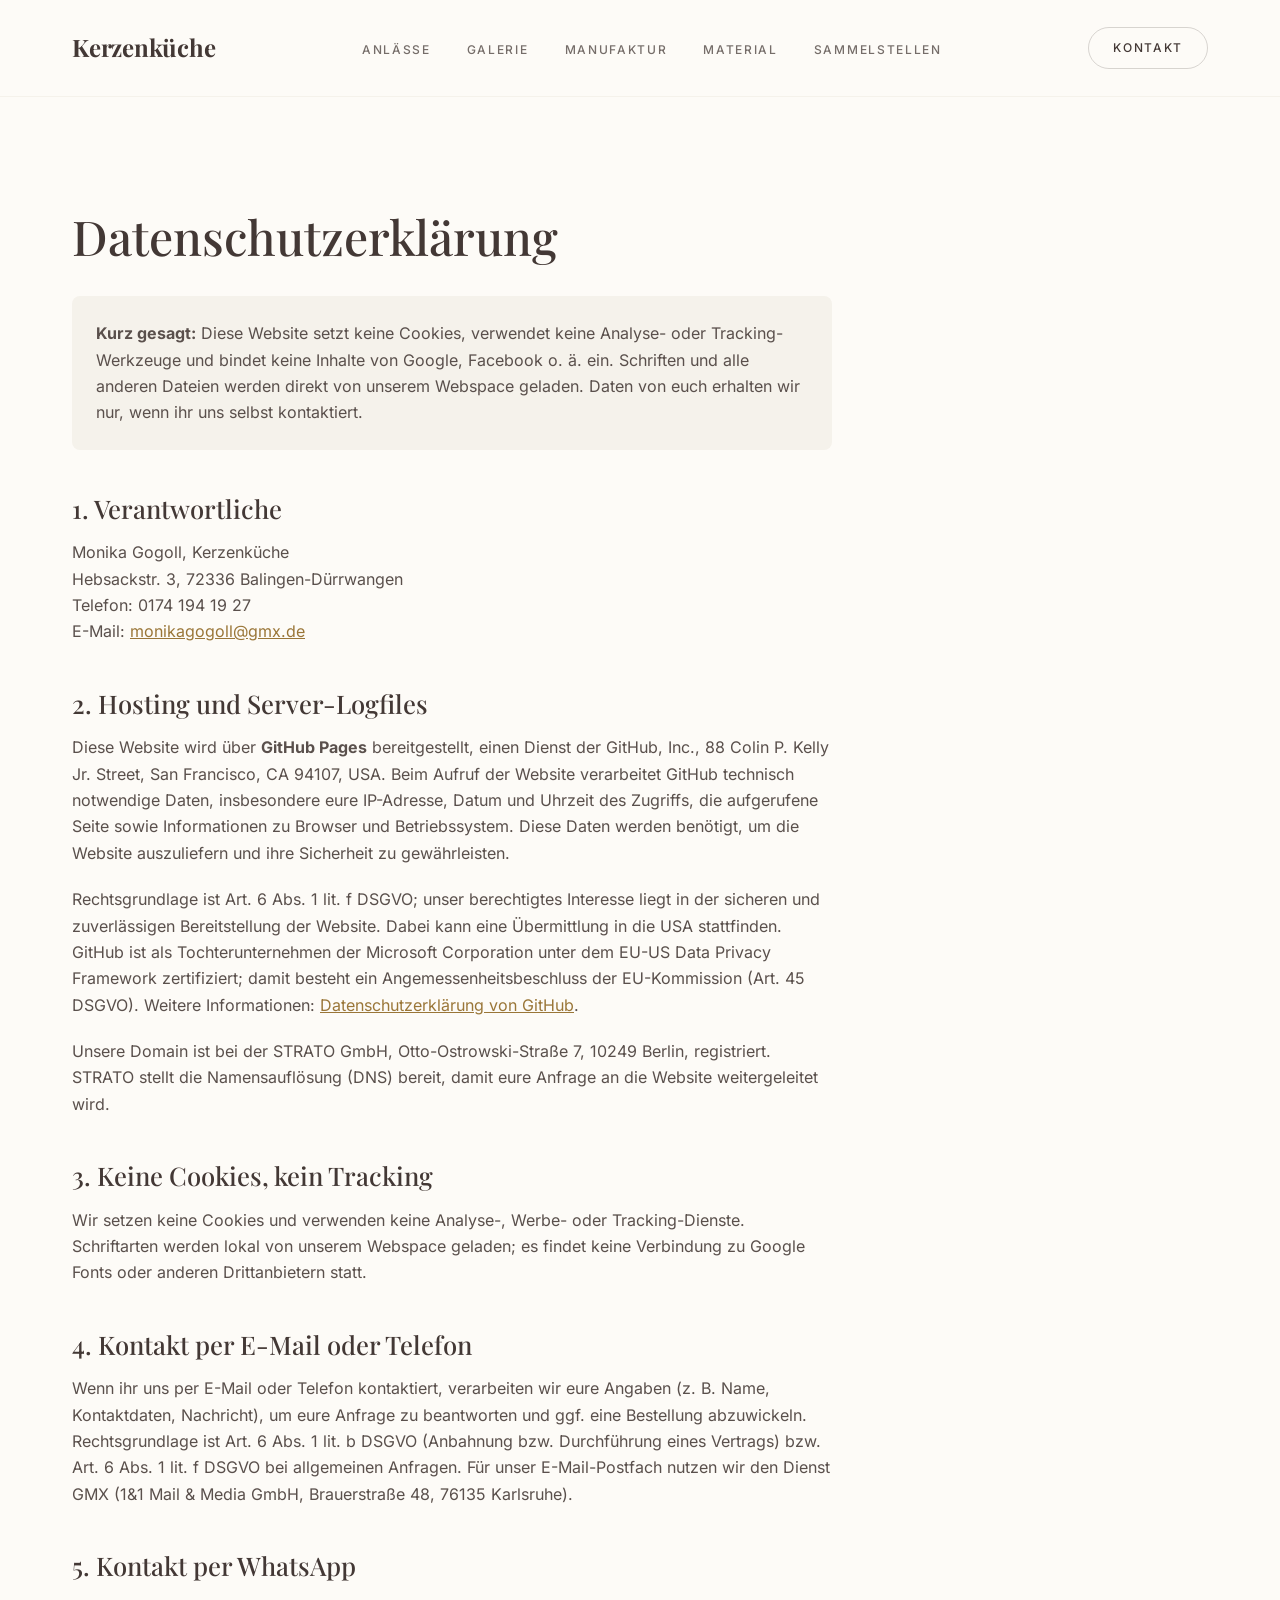
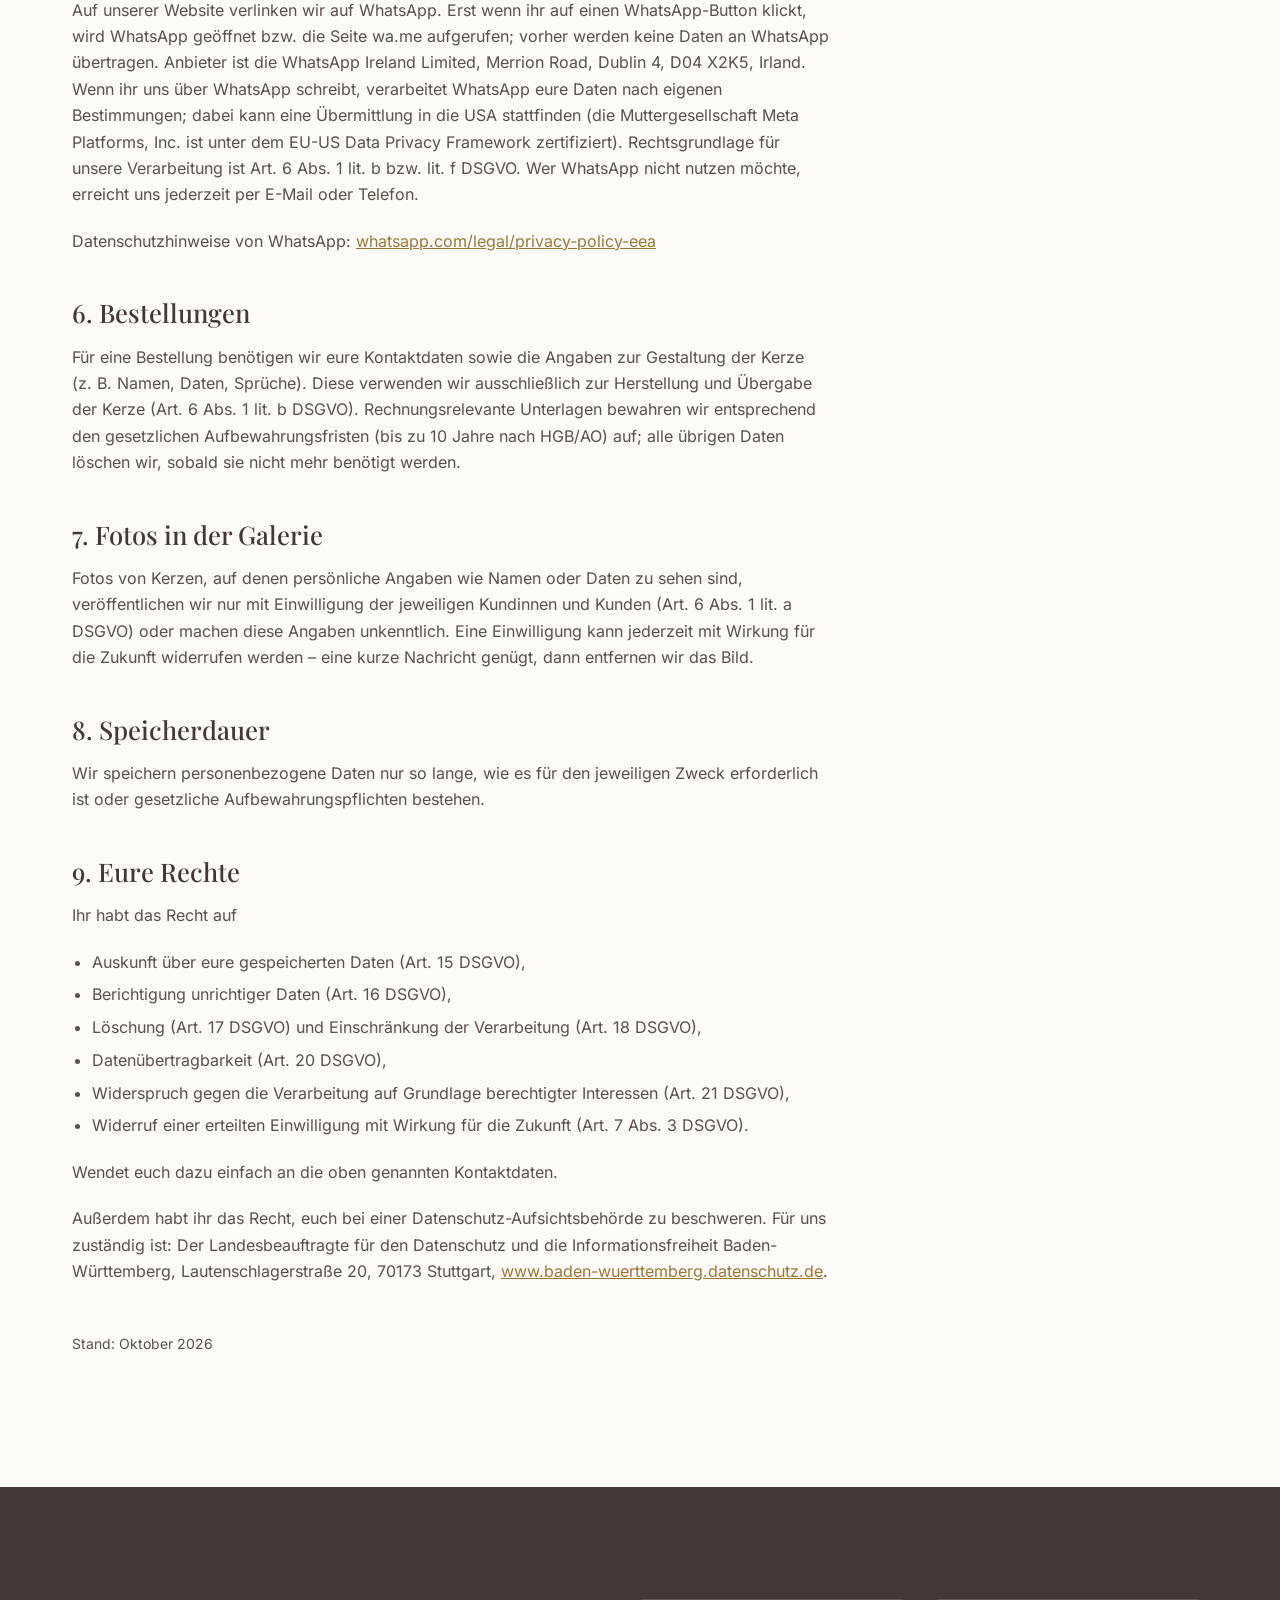
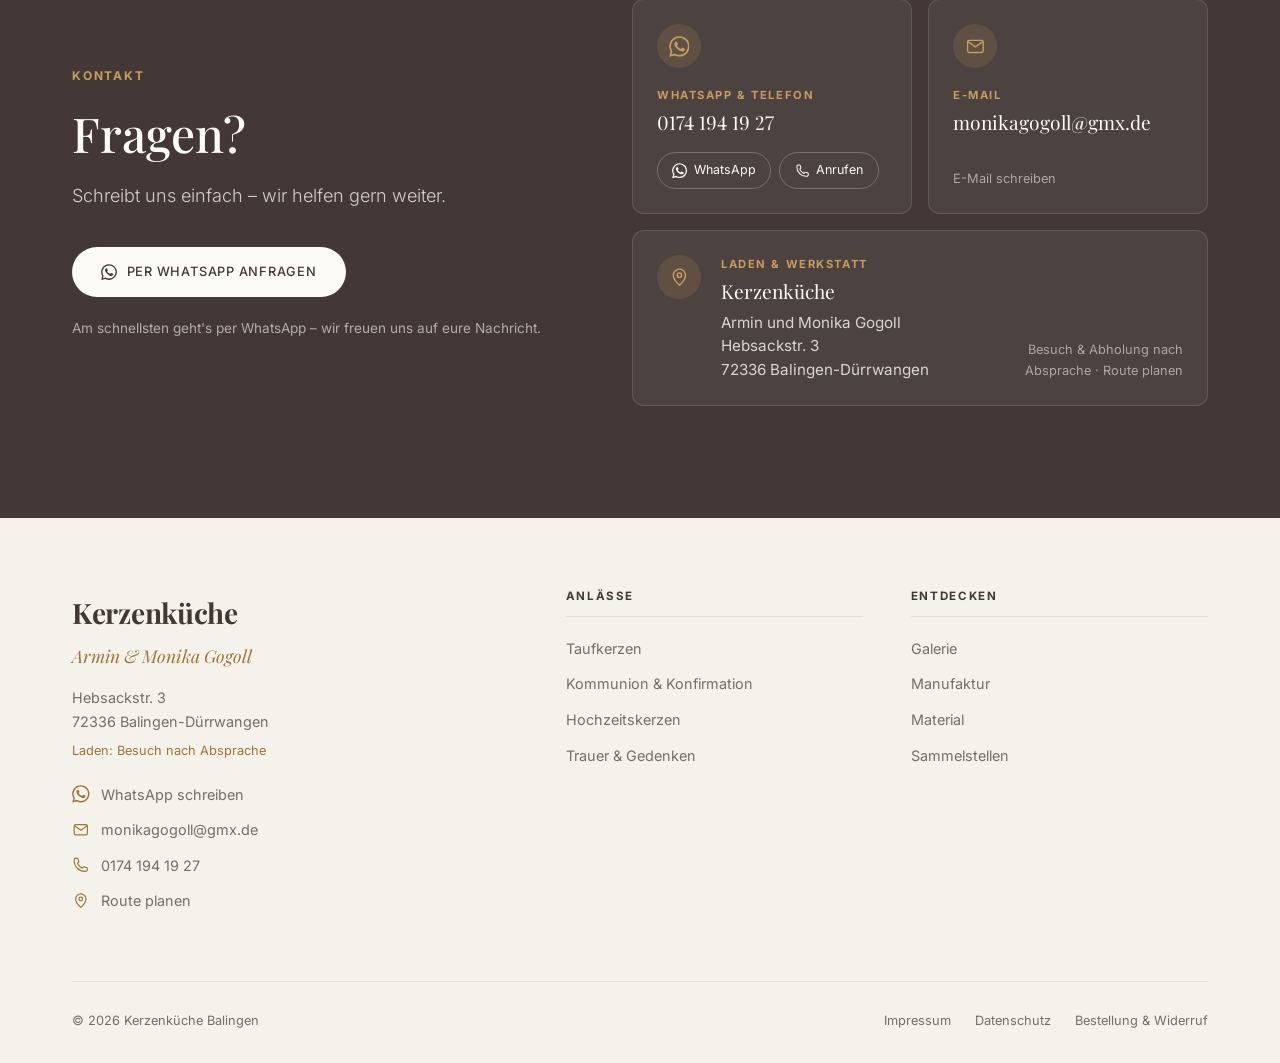
==== datenschutz/index.html @ 38f7030c "Kontakt: WhatsApp und Telefon zusammenfassen, Footer-Reihenfolge - Eine Karte "WhatsApp & Telefon" m" ====
<!DOCTYPE html>
<html lang="de">
<head>
    <meta charset="UTF-8">
    <meta name="viewport" content="width=device-width, initial-scale=1.0">
    <title>Datenschutz | Kerzenküche Balingen</title>
    <meta name="description" content="Datenschutzerklärung der Kerzenküche Balingen: keine Cookies, kein Tracking.">
    <link rel="canonical" href="https://www.xn--kerzenkche-geb.de/datenschutz/">

    <meta property="og:type" content="website">
    <meta property="og:locale" content="de_DE">
    <meta property="og:site_name" content="Kerzenküche Balingen">
    <meta property="og:title" content="Datenschutz | Kerzenküche Balingen">
    <meta property="og:description" content="Datenschutzerklärung der Kerzenküche Balingen: keine Cookies, kein Tracking.">
    <meta property="og:url" content="https://www.xn--kerzenkche-geb.de/datenschutz/">
    <meta property="og:image" content="https://www.xn--kerzenkche-geb.de/og-image.jpg">
    <meta property="og:image:width" content="1200">
    <meta property="og:image:height" content="630">

    <link rel="icon" href="/favicon.svg" type="image/svg+xml">
    <link rel="preload" href="/fonts/playfair-display-latin-wght-normal.woff2" as="font" type="font/woff2" crossorigin>
    <link rel="preload" href="/fonts/inter-latin-wght-normal.woff2" as="font" type="font/woff2" crossorigin>
    <link rel="stylesheet" href="/css/style.css?v=13">
    <script>document.documentElement.classList.add('js');</script>
</head>
<body>
    <a class="skip-link" href="#inhalt">Zum Inhalt springen</a>

    <header class="site-header">
        <div class="container">
            <nav class="nav" aria-label="Hauptnavigation">
                <a href="/" class="logo">Kerzenküche</a>

                <ul class="nav-links">
                    <li class="has-dropdown">
                        <a href="/#anlaesse">Anlässe</a>
                        <ul class="dropdown">
                            <li><a href="/taufkerzen/">Taufkerzen</a></li>
                            <li><a href="/kommunion-konfirmation/">Kommunion &amp; Konfirmation</a></li>
                            <li><a href="/hochzeitskerzen/">Hochzeitskerzen</a></li>
                            <li><a href="/trauerkerzen/">Trauer &amp; Gedenken</a></li>
                        </ul>
                    </li>
                    <li><a href="/galerie/">Galerie</a></li>
                    <li><a href="/#manufaktur">Manufaktur</a></li>
                    <li><a href="/#material">Material</a></li>
                    <li><a href="/#sammelstellen">Sammelstellen</a></li>
                </ul>

                <a href="#kontakt" class="nav-cta">Kontakt</a>

                <button class="menu-toggle" type="button" aria-expanded="false" aria-controls="mobile-menu" aria-label="Menü öffnen">
                    <svg class="icon-open" viewBox="0 0 24 24" fill="none" stroke="currentColor" stroke-width="1.6" aria-hidden="true"><path d="M3 7h18M3 12h18M3 17h18"/></svg>
                    <svg class="icon-close" viewBox="0 0 24 24" fill="none" stroke="currentColor" stroke-width="1.6" aria-hidden="true"><path d="M6 6l12 12M18 6L6 18"/></svg>
                </button>
            </nav>

            <div class="mobile-menu" id="mobile-menu">
                <ul>
                    <li><a href="/#anlaesse">Anlässe</a></li>
                    <li class="sub"><a href="/taufkerzen/">Taufkerzen</a></li>
                    <li class="sub"><a href="/kommunion-konfirmation/">Kommunion &amp; Konfirmation</a></li>
                    <li class="sub"><a href="/hochzeitskerzen/">Hochzeitskerzen</a></li>
                    <li class="sub"><a href="/trauerkerzen/">Trauer &amp; Gedenken</a></li>
                    <li><a href="/galerie/">Galerie</a></li>
                    <li><a href="/#manufaktur">Manufaktur</a></li>
                    <li><a href="/#material">Material</a></li>
                    <li><a href="/#sammelstellen">Sammelstellen</a></li>
                </ul>
                <a href="#kontakt" class="btn btn--primary">Kontakt &amp; Anfrage</a>
            </div>
        </div>
    </header>

    <main id="inhalt">

        <section class="section bg-paper">
            <div class="container">
                <div class="prose">

                    <h1>Datenschutzerklärung</h1>

                    <div class="box">
                        <p><strong>Kurz gesagt:</strong> Diese Website setzt keine Cookies, verwendet keine Analyse- oder Tracking-Werkzeuge und bindet keine Inhalte von Google, Facebook o.&nbsp;ä. ein. Schriften und alle anderen Dateien werden direkt von unserem Webspace geladen. Daten von euch erhalten wir nur, wenn ihr uns selbst kontaktiert.</p>
                    </div>

                    <h2>1. Verantwortliche</h2>
                    <p>Monika Gogoll, Kerzenküche<br>
                    Hebsackstr. 3, 72336 Balingen-Dürrwangen<br>
                    Telefon: 0174 194 19 27<br>
                    E-Mail: <a href="mailto:monikagogoll@gmx.de">monikagogoll@gmx.de</a></p>

                    <h2>2. Hosting und Server-Logfiles</h2>
                    <p>Diese Website wird über <strong>GitHub Pages</strong> bereitgestellt, einen Dienst der GitHub, Inc., 88 Colin P. Kelly Jr. Street, San Francisco, CA 94107, USA. Beim Aufruf der Website verarbeitet GitHub technisch notwendige Daten, insbesondere eure IP-Adresse, Datum und Uhrzeit des Zugriffs, die aufgerufene Seite sowie Informationen zu Browser und Betriebssystem. Diese Daten werden benötigt, um die Website auszuliefern und ihre Sicherheit zu gewährleisten.</p>
                    <p>Rechtsgrundlage ist Art. 6 Abs. 1 lit. f DSGVO; unser berechtigtes Interesse liegt in der sicheren und zuverlässigen Bereitstellung der Website. Dabei kann eine Übermittlung in die USA stattfinden. GitHub ist als Tochterunternehmen der Microsoft Corporation unter dem EU-US Data Privacy Framework zertifiziert; damit besteht ein Angemessenheitsbeschluss der EU-Kommission (Art. 45 DSGVO). Weitere Informationen: <a href="https://docs.github.com/de/site-policy/privacy-policies/github-general-privacy-statement" target="_blank" rel="noopener">Datenschutzerklärung von GitHub</a>.</p>
                    <p>Unsere Domain ist bei der STRATO GmbH, Otto-Ostrowski-Straße 7, 10249 Berlin, registriert. STRATO stellt die Namensauflösung (DNS) bereit, damit eure Anfrage an die Website weitergeleitet wird.</p>

                    <h2>3. Keine Cookies, kein Tracking</h2>
                    <p>Wir setzen keine Cookies und verwenden keine Analyse-, Werbe- oder Tracking-Dienste. Schriftarten werden lokal von unserem Webspace geladen; es findet keine Verbindung zu Google Fonts oder anderen Drittanbietern statt.</p>

                    <h2>4. Kontakt per E-Mail oder Telefon</h2>
                    <p>Wenn ihr uns per E-Mail oder Telefon kontaktiert, verarbeiten wir eure Angaben (z.&nbsp;B. Name, Kontaktdaten, Nachricht), um eure Anfrage zu beantworten und ggf. eine Bestellung abzuwickeln. Rechtsgrundlage ist Art. 6 Abs. 1 lit. b DSGVO (Anbahnung bzw. Durchführung eines Vertrags) bzw. Art. 6 Abs. 1 lit. f DSGVO bei allgemeinen Anfragen. Für unser E-Mail-Postfach nutzen wir den Dienst GMX (1&amp;1 Mail &amp; Media GmbH, Brauerstraße 48, 76135 Karlsruhe).</p>

                    <h2>5. Kontakt per WhatsApp</h2>
                    <p>Auf unserer Website verlinken wir auf WhatsApp. Erst wenn ihr auf einen WhatsApp-Button klickt, wird WhatsApp geöffnet bzw. die Seite wa.me aufgerufen; vorher werden keine Daten an WhatsApp übertragen. Anbieter ist die WhatsApp Ireland Limited, Merrion Road, Dublin 4, D04 X2K5, Irland. Wenn ihr uns über WhatsApp schreibt, verarbeitet WhatsApp eure Daten nach eigenen Bestimmungen; dabei kann eine Übermittlung in die USA stattfinden (die Muttergesellschaft Meta Platforms, Inc. ist unter dem EU-US Data Privacy Framework zertifiziert). Rechtsgrundlage für unsere Verarbeitung ist Art. 6 Abs. 1 lit. b bzw. lit. f DSGVO. Wer WhatsApp nicht nutzen möchte, erreicht uns jederzeit per E-Mail oder Telefon.</p>
                    <p>Datenschutzhinweise von WhatsApp: <a href="https://www.whatsapp.com/legal/privacy-policy-eea" target="_blank" rel="noopener">whatsapp.com/legal/privacy-policy-eea</a></p>

                    <h2>6. Bestellungen</h2>
                    <p>Für eine Bestellung benötigen wir eure Kontaktdaten sowie die Angaben zur Gestaltung der Kerze (z.&nbsp;B. Namen, Daten, Sprüche). Diese verwenden wir ausschließlich zur Herstellung und Übergabe der Kerze (Art. 6 Abs. 1 lit. b DSGVO). Rechnungsrelevante Unterlagen bewahren wir entsprechend den gesetzlichen Aufbewahrungsfristen (bis zu 10 Jahre nach HGB/AO) auf; alle übrigen Daten löschen wir, sobald sie nicht mehr benötigt werden.</p>

                    <h2>7. Fotos in der Galerie</h2>
                    <p>Fotos von Kerzen, auf denen persönliche Angaben wie Namen oder Daten zu sehen sind, veröffentlichen wir nur mit Einwilligung der jeweiligen Kundinnen und Kunden (Art. 6 Abs. 1 lit. a DSGVO) oder machen diese Angaben unkenntlich. Eine Einwilligung kann jederzeit mit Wirkung für die Zukunft widerrufen werden – eine kurze Nachricht genügt, dann entfernen wir das Bild.</p>

                    <h2>8. Speicherdauer</h2>
                    <p>Wir speichern personenbezogene Daten nur so lange, wie es für den jeweiligen Zweck erforderlich ist oder gesetzliche Aufbewahrungspflichten bestehen.</p>

                    <h2>9. Eure Rechte</h2>
                    <p>Ihr habt das Recht auf</p>
                    <ul>
                        <li>Auskunft über eure gespeicherten Daten (Art. 15 DSGVO),</li>
                        <li>Berichtigung unrichtiger Daten (Art. 16 DSGVO),</li>
                        <li>Löschung (Art. 17 DSGVO) und Einschränkung der Verarbeitung (Art. 18 DSGVO),</li>
                        <li>Datenübertragbarkeit (Art. 20 DSGVO),</li>
                        <li>Widerspruch gegen die Verarbeitung auf Grundlage berechtigter Interessen (Art. 21 DSGVO),</li>
                        <li>Widerruf einer erteilten Einwilligung mit Wirkung für die Zukunft (Art. 7 Abs. 3 DSGVO).</li>
                    </ul>
                    <p>Wendet euch dazu einfach an die oben genannten Kontaktdaten.</p>
                    <p>Außerdem habt ihr das Recht, euch bei einer Datenschutz-Aufsichtsbehörde zu beschweren. Für uns zuständig ist: Der Landesbeauftragte für den Datenschutz und die Informationsfreiheit Baden-Württemberg, Lautenschlagerstraße 20, 70173 Stuttgart, <a href="https://www.baden-wuerttemberg.datenschutz.de" target="_blank" rel="noopener">www.baden-wuerttemberg.datenschutz.de</a>.</p>

                    <p class="small muted" style="margin-top:3rem">Stand: Oktober 2026</p>

                </div>
            </div>
        </section>

        <section id="kontakt" class="section bg-dark contact">
            <div class="container contact-grid">
                <div class="contact-intro reveal">
                    <span class="eyebrow">Kontakt</span>
                    <h2>Fragen?</h2>
                    <p class="lead">Schreibt uns einfach – wir helfen gern weiter.</p>
                    <a href="https://wa.me/491741941927?text=Hallo%20Monika%20und%20Armin%2C%20ich%20habe%20eine%20Frage%3A%0A" class="btn btn--light" target="_blank" rel="noopener"><svg viewBox="0 0 24 24" fill="currentColor" aria-hidden="true"><path d="M17.5 14.4c-.3-.1-1.8-.9-2-1s-.5-.1-.7.1-.8 1-.9 1.2-.3.2-.6.1a8 8 0 01-2.4-1.5 9 9 0 01-1.6-2c-.2-.3 0-.5.1-.6l.4-.5.3-.5v-.5l-.9-2.2c-.2-.6-.5-.5-.7-.5h-.6a1.1 1.1 0 00-.8.4 3.4 3.4 0 00-1 2.5 5.9 5.9 0 001.2 3.1 13.5 13.5 0 005.2 4.6c1.9.8 2.7.9 3.6.7a3.1 3.1 0 002.1-1.4 2.5 2.5 0 00.2-1.5c-.1-.1-.3-.2-.6-.3zM12 21.8a9.8 9.8 0 01-5-1.4l-.4-.2-3.7 1 1-3.6-.2-.4A9.8 9.8 0 1112 21.8zm0-21.6A11.8 11.8 0 001.9 18l-1.7 6 6.2-1.6A11.8 11.8 0 1012 .2z"/></svg><span>Per WhatsApp anfragen</span></a>
                    <p class="contact-tip">Am schnellsten geht's per WhatsApp – wir freuen uns auf eure Nachricht.</p>
                </div>
                <ul class="contact-cards reveal">
                    <li>
                        <div class="contact-box">
                            <span class="contact-icon"><svg viewBox="0 0 24 24" fill="currentColor" aria-hidden="true"><path d="M17.5 14.4c-.3-.1-1.8-.9-2-1s-.5-.1-.7.1-.8 1-.9 1.2-.3.2-.6.1a8 8 0 01-2.4-1.5 9 9 0 01-1.6-2c-.2-.3 0-.5.1-.6l.4-.5.3-.5v-.5l-.9-2.2c-.2-.6-.5-.5-.7-.5h-.6a1.1 1.1 0 00-.8.4 3.4 3.4 0 00-1 2.5 5.9 5.9 0 001.2 3.1 13.5 13.5 0 005.2 4.6c1.9.8 2.7.9 3.6.7a3.1 3.1 0 002.1-1.4 2.5 2.5 0 00.2-1.5c-.1-.1-.3-.2-.6-.3zM12 21.8a9.8 9.8 0 01-5-1.4l-.4-.2-3.7 1 1-3.6-.2-.4A9.8 9.8 0 1112 21.8zm0-21.6A11.8 11.8 0 001.9 18l-1.7 6 6.2-1.6A11.8 11.8 0 1012 .2z"/></svg></span>
                            <span class="contact-label">WhatsApp &amp; Telefon</span>
                            <span class="contact-value">0174 194 19 27</span>
                            <span class="contact-actions">
                                <a href="https://wa.me/491741941927?text=Hallo%20Monika%20und%20Armin%2C%20ich%20habe%20eine%20Frage%3A%0A" target="_blank" rel="noopener"><svg viewBox="0 0 24 24" fill="currentColor" aria-hidden="true"><path d="M17.5 14.4c-.3-.1-1.8-.9-2-1s-.5-.1-.7.1-.8 1-.9 1.2-.3.2-.6.1a8 8 0 01-2.4-1.5 9 9 0 01-1.6-2c-.2-.3 0-.5.1-.6l.4-.5.3-.5v-.5l-.9-2.2c-.2-.6-.5-.5-.7-.5h-.6a1.1 1.1 0 00-.8.4 3.4 3.4 0 00-1 2.5 5.9 5.9 0 001.2 3.1 13.5 13.5 0 005.2 4.6c1.9.8 2.7.9 3.6.7a3.1 3.1 0 002.1-1.4 2.5 2.5 0 00.2-1.5c-.1-.1-.3-.2-.6-.3zM12 21.8a9.8 9.8 0 01-5-1.4l-.4-.2-3.7 1 1-3.6-.2-.4A9.8 9.8 0 1112 21.8zm0-21.6A11.8 11.8 0 001.9 18l-1.7 6 6.2-1.6A11.8 11.8 0 1012 .2z"/></svg>WhatsApp</a>
                                <a href="tel:+491741941927"><svg viewBox="0 0 24 24" fill="none" stroke="currentColor" stroke-width="1.6" aria-hidden="true"><path stroke-linecap="round" stroke-linejoin="round" d="M3 5.5A2.5 2.5 0 015.5 3h1.6a1 1 0 01.95.68l1.2 3.6a1 1 0 01-.27 1.05l-1.5 1.4a12 12 0 006.8 6.8l1.4-1.5a1 1 0 011.05-.27l3.6 1.2a1 1 0 01.68.95v1.6A2.5 2.5 0 0118.5 21h-1C9.5 21 3 14.5 3 6.5v-1z"/></svg>Anrufen</a>
                            </span>
                        </div>
                    </li>
                    <li>
                        <a href="mailto:monikagogoll@gmx.de">
                            <span class="contact-icon"><svg viewBox="0 0 24 24" fill="none" stroke="currentColor" stroke-width="1.6" aria-hidden="true"><rect x="3" y="5" width="18" height="14" rx="2"/><path stroke-linecap="round" stroke-linejoin="round" d="M3.5 6.5l8.5 6 8.5-6"/></svg></span>
                            <span class="contact-label">E-Mail</span>
                            <span class="contact-value">monikagogoll@gmx.de</span>
                            <span class="contact-hint">E-Mail schreiben</span>
                        </a>
                    </li>
                    <li class="contact-card--wide">
                        <a href="https://www.google.com/maps/search/?api=1&query=Hebsackstra%C3%9Fe%203%2C%2072336%20Balingen-D%C3%BCrrwangen" target="_blank" rel="noopener">
                            <span class="contact-icon"><svg viewBox="0 0 24 24" fill="none" stroke="currentColor" stroke-width="1.6" aria-hidden="true"><path stroke-linecap="round" stroke-linejoin="round" d="M12 21s-7-6.1-7-11.5a7 7 0 0114 0C19 14.9 12 21 12 21z"/><circle cx="12" cy="9.5" r="2.5"/></svg></span>
                            <span class="contact-label">Laden &amp; Werkstatt</span>
                            <span class="contact-value">Kerzenküche</span>
                            <span class="contact-address">Armin und Monika Gogoll<br>Hebsackstr. 3<br>72336 Balingen-Dürrwangen</span>
                            <span class="contact-hint">Besuch &amp; Abholung nach Absprache · Route planen</span>
                        </a>
                    </li>
                </ul>
            </div>
        </section>
    </main>

    <footer class="site-footer">
        <div class="container">
            <div class="footer-grid">
                <div class="footer-brand">
                    <a href="/" class="logo">Kerzenküche</a>
                    <p class="footer-sign">Armin &amp; Monika Gogoll</p>
                    <address>
                        Hebsackstr. 3<br>
                        72336 Balingen-Dürrwangen<br>
                        <span class="footer-note">Laden: Besuch nach Absprache</span>
                    </address>
                    <ul class="footer-contact">
                        <li><a href="https://wa.me/491741941927?text=Hallo%20Monika%20und%20Armin%2C%20ich%20interessiere%20mich%20f%C3%BCr%20eine%20Wunschkerze." target="_blank" rel="noopener"><svg viewBox="0 0 24 24" fill="currentColor" aria-hidden="true"><path d="M17.5 14.4c-.3-.1-1.8-.9-2-1s-.5-.1-.7.1-.8 1-.9 1.2-.3.2-.6.1a8 8 0 01-2.4-1.5 9 9 0 01-1.6-2c-.2-.3 0-.5.1-.6l.4-.5.3-.5v-.5l-.9-2.2c-.2-.6-.5-.5-.7-.5h-.6a1.1 1.1 0 00-.8.4 3.4 3.4 0 00-1 2.5 5.9 5.9 0 001.2 3.1 13.5 13.5 0 005.2 4.6c1.9.8 2.7.9 3.6.7a3.1 3.1 0 002.1-1.4 2.5 2.5 0 00.2-1.5c-.1-.1-.3-.2-.6-.3zM12 21.8a9.8 9.8 0 01-5-1.4l-.4-.2-3.7 1 1-3.6-.2-.4A9.8 9.8 0 1112 21.8zm0-21.6A11.8 11.8 0 001.9 18l-1.7 6 6.2-1.6A11.8 11.8 0 1012 .2z"/></svg><span>WhatsApp schreiben</span></a></li>
                        <li><a href="mailto:monikagogoll@gmx.de"><svg viewBox="0 0 24 24" fill="none" stroke="currentColor" stroke-width="1.6" aria-hidden="true"><rect x="3" y="5" width="18" height="14" rx="2"/><path stroke-linecap="round" stroke-linejoin="round" d="M3.5 6.5l8.5 6 8.5-6"/></svg><span>monikagogoll@gmx.de</span></a></li>
                        <li><a href="tel:+491741941927"><svg viewBox="0 0 24 24" fill="none" stroke="currentColor" stroke-width="1.6" aria-hidden="true"><path stroke-linecap="round" stroke-linejoin="round" d="M3 5.5A2.5 2.5 0 015.5 3h1.6a1 1 0 01.95.68l1.2 3.6a1 1 0 01-.27 1.05l-1.5 1.4a12 12 0 006.8 6.8l1.4-1.5a1 1 0 011.05-.27l3.6 1.2a1 1 0 01.68.95v1.6A2.5 2.5 0 0118.5 21h-1C9.5 21 3 14.5 3 6.5v-1z"/></svg><span>0174 194 19 27</span></a></li>
                        <li><a href="https://www.google.com/maps/search/?api=1&query=Hebsackstra%C3%9Fe%203%2C%2072336%20Balingen-D%C3%BCrrwangen" target="_blank" rel="noopener"><svg viewBox="0 0 24 24" fill="none" stroke="currentColor" stroke-width="1.6" aria-hidden="true"><path stroke-linecap="round" stroke-linejoin="round" d="M12 21s-7-6.1-7-11.5a7 7 0 0114 0C19 14.9 12 21 12 21z"/><circle cx="12" cy="9.5" r="2.5"/></svg><span>Route planen</span></a></li>
                    </ul>
                </div>
                <nav aria-label="Anlässe">
                    <h4>Anlässe</h4>
                    <ul>
                        <li><a href="/taufkerzen/">Taufkerzen</a></li>
                        <li><a href="/kommunion-konfirmation/">Kommunion &amp; Konfirmation</a></li>
                        <li><a href="/hochzeitskerzen/">Hochzeitskerzen</a></li>
                        <li><a href="/trauerkerzen/">Trauer &amp; Gedenken</a></li>
                    </ul>
                </nav>
                <nav aria-label="Entdecken">
                    <h4>Entdecken</h4>
                    <ul>
                        <li><a href="/galerie/">Galerie</a></li>
                        <li><a href="/#manufaktur">Manufaktur</a></li>
                        <li><a href="/#material">Material</a></li>
                        <li><a href="/#sammelstellen">Sammelstellen</a></li>
                    </ul>
                </nav>
            </div>
            <div class="footer-bottom">
                <span>&copy; 2026 Kerzenküche Balingen</span>
                <ul>
                    <li><a href="/impressum/">Impressum</a></li>
                    <li><a href="/datenschutz/">Datenschutz</a></li>
                    <li><a href="/widerruf/">Bestellung &amp; Widerruf</a></li>
                </ul>
            </div>
        </div>
    </footer>

    <script src="/js/main.js?v=8"></script>
</body>
</html>
---- css/style.css ----
/* ==========================================================================
   Kerzenküche – Stylesheet
   Keine externen Dienste: Schriften liegen im Ordner /fonts.
   ========================================================================== */

@font-face {
    font-family: 'Inter';
    src: url('/fonts/inter-latin-wght-normal.woff2') format('woff2');
    font-weight: 100 900;
    font-style: normal;
    font-display: swap;
}
@font-face {
    font-family: 'Playfair Display';
    src: url('/fonts/playfair-display-latin-wght-normal.woff2') format('woff2');
    font-weight: 400 900;
    font-style: normal;
    font-display: swap;
}
@font-face {
    font-family: 'Playfair Display';
    src: url('/fonts/playfair-display-latin-wght-italic.woff2') format('woff2');
    font-weight: 400 900;
    font-style: italic;
    font-display: swap;
}

:root {
    --primary: #433835;   /* warmes Espresso-Braun */
    --sand: #F5F2EB;      /* warmer Sandton */
    --paper: #FDFBF7;     /* cremiges Off-White */
    --accent: #C59D5F;    /* mattes Gold */
    --accent-dark: #9A7638;
    --muted: #756D69;     /* Nebentexte (gut lesbar) */
    --line: #E6E0D6;
    --placeholder: #ECE8E1;
    --radius: 0.5rem;
    --shadow: 0 20px 40px -20px rgba(67, 56, 53, 0.35);
    --serif: 'Playfair Display', Georgia, 'Times New Roman', serif;
    --sans: 'Inter', system-ui, -apple-system, 'Segoe UI', Roboto, sans-serif;
}

*, *::before, *::after { box-sizing: border-box; }

html { scroll-behavior: smooth; -webkit-text-size-adjust: 100%; }
@media (prefers-reduced-motion: reduce) { html { scroll-behavior: auto; } }

body {
    margin: 0;
    font-family: var(--sans);
    font-size: 1rem;
    line-height: 1.65;
    color: var(--primary);
    background: var(--paper);
    -webkit-font-smoothing: antialiased;
}

img { max-width: 100%; height: auto; display: block; }
a { color: inherit; }
::selection { background: var(--accent); color: #fff; }

h1, h2, h3, h4 {
    font-family: var(--serif);
    font-weight: 500;
    line-height: 1.15;
    margin: 0 0 1rem;
    color: var(--primary);
    overflow-wrap: break-word;
    -webkit-hyphens: auto;
            hyphens: auto;
}
p { margin: 0 0 1.25rem; overflow-wrap: break-word; }

.skip-link {
    position: absolute; left: -9999px; top: 0;
    background: var(--primary); color: var(--paper);
    padding: 0.75rem 1rem; z-index: 200;
}
.skip-link:focus { left: 1rem; top: 1rem; }

:focus-visible { outline: 2px solid var(--accent); outline-offset: 3px; }

/* ---------- Layout ---------- */

.container { max-width: 1200px; margin: 0 auto; padding: 0 1.25rem; }
.container--narrow { max-width: 820px; }
@media (min-width: 768px) { .container { padding: 0 2rem; } }

.section { padding: 5rem 0; }
@media (min-width: 1024px) { .section { padding: 7rem 0; } }
.section--tight { padding: 3.5rem 0; }

.bg-paper { background: var(--paper); }
.bg-sand { background: var(--sand); }
.bg-dark { background: var(--primary); color: var(--paper); }
.bg-dark h2, .bg-dark h3 { color: var(--paper); }

.split { display: grid; gap: 3rem; align-items: center; }
@media (min-width: 1024px) {
    .split { grid-template-columns: 1fr 1fr; gap: 5rem; }
    .split--reverse > :first-child { order: 2; }
}

.center { text-align: center; }
.section-head { max-width: 640px; margin: 0 auto 3.5rem; text-align: center; }

/* ---------- Typo ---------- */

.eyebrow {
    display: block;
    font-size: 0.75rem;
    font-weight: 700;
    letter-spacing: 0.15em;
    text-transform: uppercase;
    color: var(--accent-dark);
    margin-bottom: 1.25rem;
}
.bg-dark .eyebrow { color: var(--accent); }

.display { font-size: clamp(2.6rem, 7vw, 4.5rem); line-height: 1.08; margin-bottom: 1.75rem; }
.display em { font-style: italic; color: rgba(67, 56, 53, 0.8); }
.title { font-size: clamp(2.1rem, 4.5vw, 3rem); margin-bottom: 1.5rem; }
.lead { font-size: 1.125rem; color: var(--muted); font-weight: 300; max-width: 34rem; }
.muted { color: var(--muted); }
.small { font-size: 0.875rem; }
.text-light { font-weight: 300; }

.tags { display: flex; flex-wrap: wrap; gap: 0.5rem 1.5rem; margin: 0 0 2.5rem; padding: 0; list-style: none; }
.tags li {
    font-size: 0.75rem; font-weight: 500; letter-spacing: 0.12em; text-transform: uppercase;
    color: rgba(67, 56, 53, 0.55); border-bottom: 1px solid rgba(67, 56, 53, 0.2); padding-bottom: 0.25rem;
}

/* ---------- Buttons ---------- */

.btn {
    display: inline-flex; align-items: center; justify-content: center; gap: 0.6rem;
    padding: 0.85rem 1.75rem;
    border-radius: 999px;
    border: 1px solid transparent;
    font-size: 0.8rem; font-weight: 500; letter-spacing: 0.06em; text-transform: uppercase;
    text-decoration: none; cursor: pointer;
    transition: background-color .3s, color .3s, border-color .3s, transform .3s;
}
.btn:hover { transform: translateY(-1px); }
.btn svg { width: 1rem; height: 1rem; flex: none; }
.btn--primary { background: var(--primary); color: var(--paper); }
.btn--primary:hover { background: var(--accent); color: #fff; }
.btn--outline { border-color: #CFC8BE; color: var(--primary); background: transparent; }
.btn--outline:hover { border-color: var(--primary); background: #fff; }
.btn--light { background: var(--paper); color: var(--primary); }
.btn--light:hover { background: var(--accent); color: #fff; }
.btn--ghost-light { border-color: rgba(253, 251, 247, 0.35); color: var(--paper); }
.btn--ghost-light:hover { border-color: var(--paper); }
.btn-row { display: flex; flex-wrap: wrap; gap: 1rem; }
.btn-row--center { justify-content: center; }

.link-arrow {
    display: inline-flex; align-items: center; gap: 0.4rem;
    font-size: 0.8rem; font-weight: 600; letter-spacing: 0.08em; text-transform: uppercase;
    text-decoration: none; color: var(--primary);
    border-bottom: 1px solid var(--accent); padding-bottom: 0.15rem;
}
.link-arrow:hover { color: var(--accent-dark); }

/* ---------- Header / Navigation ---------- */

.site-header {
    position: sticky; top: 0; z-index: 50;
    background: rgba(253, 251, 247, 0.95);
    -webkit-backdrop-filter: blur(6px); backdrop-filter: blur(6px);
    border-bottom: 1px solid var(--sand);
}
.nav { display: flex; align-items: center; justify-content: space-between; height: 5rem; }
@media (min-width: 1024px) { .nav { height: 6rem; } }

.logo { font-family: var(--serif); font-size: 1.5rem; font-weight: 700; letter-spacing: -0.01em; text-decoration: none; }

.nav-links { display: none; align-items: center; gap: 2.25rem; list-style: none; margin: 0; padding: 0; }
.nav-links > li { position: relative; }
.nav-links a, .nav-links button {
    font: inherit; background: none; border: 0; padding: 0.5rem 0; cursor: pointer;
    font-size: 0.75rem; font-weight: 500; letter-spacing: 0.14em; text-transform: uppercase;
    color: var(--muted); text-decoration: none; transition: color .2s;
}
.nav-links a:hover, .nav-links button:hover, .nav-links a[aria-current="page"] { color: var(--primary); }

.dropdown {
    position: absolute; top: 100%; left: -1.25rem; min-width: 15rem;
    list-style: none; margin: 0; padding: 0.75rem 0;
    background: var(--paper); border: 1px solid var(--line); border-radius: var(--radius);
    box-shadow: var(--shadow);
    opacity: 0; visibility: hidden; transform: translateY(6px);
    transition: opacity .2s, transform .2s, visibility .2s;
}
.has-dropdown:hover .dropdown, .has-dropdown:focus-within .dropdown { opacity: 1; visibility: visible; transform: none; }
.dropdown a { display: block; padding: 0.55rem 1.25rem; letter-spacing: 0.08em; }

.nav-cta {
    display: none;
    font-size: 0.75rem; font-weight: 500; letter-spacing: 0.14em; text-transform: uppercase;
    border: 1px solid rgba(67, 56, 53, 0.2); border-radius: 999px; padding: 0.65rem 1.5rem;
    text-decoration: none; transition: background-color .3s, color .3s;
}
.nav-cta:hover { background: var(--primary); color: var(--paper); }

.menu-toggle {
    display: inline-flex; align-items: center; justify-content: center;
    width: 2.75rem; height: 2.75rem; margin-right: -0.5rem;
    background: none; border: 0; cursor: pointer; color: var(--primary);
}
.menu-toggle svg { width: 1.6rem; height: 1.6rem; }
.menu-toggle .icon-close { display: none; }
.menu-open .menu-toggle .icon-open { display: none; }
.menu-open .menu-toggle .icon-close { display: block; }

.mobile-menu {
    display: none;
    border-top: 1px solid var(--sand);
    padding: 1rem 0 2rem;
    max-height: calc(100vh - 5rem); overflow-y: auto;
}
.menu-open .mobile-menu { display: block; }
.mobile-menu ul { list-style: none; margin: 0; padding: 0; }
.mobile-menu a {
    display: block; padding: 0.8rem 0; text-decoration: none;
    font-family: var(--serif); font-size: 1.35rem; border-bottom: 1px solid var(--sand);
}
.mobile-menu .sub a { font-family: var(--sans); font-size: 1rem; padding-left: 1rem; color: var(--muted); }
.mobile-menu .btn { margin-top: 1.5rem; width: 100%; font-family: var(--sans); font-size: 0.8rem; border: 0; }

@media (min-width: 1024px) {
    .nav-links, .nav-cta { display: flex; }
    .menu-toggle, .mobile-menu, .menu-open .mobile-menu { display: none; }
}

/* ---------- Hero ---------- */

.hero { background: var(--sand); padding: 4rem 0 5rem; overflow: hidden; }
@media (min-width: 1024px) { .hero { padding: 7rem 0 8rem; } }
.hero--page { padding: 3rem 0 4rem; }
@media (min-width: 1024px) { .hero--page { padding: 5rem 0 6rem; } }

.breadcrumb { font-size: 0.8rem; color: var(--muted); margin-bottom: 2rem; }
.breadcrumb a { text-decoration: none; }
.breadcrumb a:hover { color: var(--primary); }
.breadcrumb span { margin: 0 0.4rem; opacity: 0.6; }

/* ---------- Bilder ---------- */

.media {
    aspect-ratio: 5 / 4; overflow: hidden;
    background: var(--placeholder); border-radius: var(--radius);
    box-shadow: var(--shadow);
}
.media img { width: 100%; height: 100%; object-fit: cover; transition: transform 1.2s ease; }
.media:hover img { transform: scale(1.03); }

/* ---------- Anlass-Karten ---------- */

.cards { display: grid; gap: 1.5rem; }
@media (min-width: 640px) { .cards { grid-template-columns: repeat(2, 1fr); } }
@media (min-width: 1024px) { .cards { grid-template-columns: repeat(3, 1fr); gap: 2rem; } }

.card {
    display: flex; flex-direction: column;
    background: var(--paper); border-radius: var(--radius); overflow: hidden;
    text-decoration: none; box-shadow: 0 1px 2px rgba(67, 56, 53, 0.06);
    transition: box-shadow .3s, transform .3s;
}
.card:hover { box-shadow: var(--shadow); transform: translateY(-3px); }
.card .media { box-shadow: none; border-radius: 0; }
.card-body { padding: 1.75rem; display: flex; flex-direction: column; flex: 1; }
.card h3 { font-size: 1.6rem; margin-bottom: 0.6rem; }
.card p { color: var(--muted); font-weight: 300; font-size: 0.95rem; flex: 1; }
.card .link-arrow { align-self: flex-start; }

.card--text { background: var(--primary); color: var(--paper); justify-content: center; }
.card--text h3 { color: var(--paper); }
.card--text p { color: rgba(253, 251, 247, 0.75); }
.card--text .link-arrow { color: var(--paper); }

/* ---------- Region ---------- */

.region { text-align: center; }
.region p { max-width: 40rem; margin: 0 auto 1.75rem; }
.places { display: flex; flex-wrap: wrap; justify-content: center; gap: 0.6rem; list-style: none; margin: 0; padding: 0; }
.places li {
    font-size: 0.8rem; letter-spacing: 0.06em; color: var(--muted);
    border: 1px solid var(--line); border-radius: 999px; padding: 0.35rem 0.9rem; background: var(--paper);
}

/* ---------- Ablauf ---------- */

.steps { display: grid; gap: 2rem; counter-reset: step; list-style: none; margin: 0; padding: 0; }
@media (min-width: 640px) { .steps { grid-template-columns: repeat(2, 1fr); } }
@media (min-width: 1024px) { .steps { grid-template-columns: repeat(4, 1fr); } }
.steps li { counter-increment: step; }
.steps li::before {
    content: counter(step, decimal-leading-zero);
    display: block; font-family: var(--serif); font-size: 2.5rem; font-style: italic;
    color: var(--accent); line-height: 1; margin-bottom: 1rem;
}
.steps h3 { font-size: 1.35rem; margin-bottom: 0.5rem; }
.steps p { color: var(--muted); font-weight: 300; font-size: 0.95rem; margin: 0; }

/* ---------- Gestaltungsmöglichkeiten ---------- */

.checklist { list-style: none; margin: 0; padding: 0; display: grid; gap: 1rem; }
@media (min-width: 640px) { .checklist { grid-template-columns: 1fr 1fr; } }
.checklist li {
    position: relative; padding: 1.25rem 1.25rem 1.25rem 3.25rem;
    background: var(--paper); border-radius: var(--radius);
}
.checklist li::before {
    content: ''; position: absolute; left: 1.25rem; top: 1.5rem;
    width: 1.1rem; height: 1.1rem; border-radius: 50%;
    background: var(--accent);
    -webkit-mask: url("data:image/svg+xml,%3Csvg xmlns='http://www.w3.org/2000/svg' viewBox='0 0 20 20'%3E%3Cpath d='M10 0a10 10 0 100 20 10 10 0 000-20zm-1.2 14.2L4.6 10l1.4-1.4 2.8 2.8 5.2-5.2 1.4 1.4-6.6 6.6z'/%3E%3C/svg%3E") center / contain no-repeat;
            mask: url("data:image/svg+xml,%3Csvg xmlns='http://www.w3.org/2000/svg' viewBox='0 0 20 20'%3E%3Cpath d='M10 0a10 10 0 100 20 10 10 0 000-20zm-1.2 14.2L4.6 10l1.4-1.4 2.8 2.8 5.2-5.2 1.4 1.4-6.6 6.6z'/%3E%3C/svg%3E") center / contain no-repeat;
}
.checklist strong { display: block; font-family: var(--serif); font-weight: 500; font-size: 1.15rem; margin-bottom: 0.2rem; }
.checklist span { color: var(--muted); font-size: 0.9rem; font-weight: 300; }

.note {
    border-left: 3px solid var(--accent); background: var(--paper);
    padding: 1.25rem 1.5rem; border-radius: 0 var(--radius) var(--radius) 0; margin-top: 2rem;
}
.note p:last-child { margin: 0; }

/* ---------- Material / Duft (bestehende Bereiche) ---------- */

.divider { height: 1px; background: rgba(67, 56, 53, 0.1); margin: 3rem 0; border: 0; }
.stack > * + * { margin-top: 3rem; }
.panel { background: var(--paper); padding: 2rem; border-radius: var(--radius); box-shadow: 0 1px 2px rgba(67, 56, 53, 0.06); }
.panel h3 { font-size: 1.5rem; margin-bottom: 0.5rem; }
.panel p { margin: 0; color: var(--muted); font-weight: 300; font-size: 0.95rem; }

.collect {
    display: grid; gap: 2.5rem; text-align: left;
    background: var(--sand); padding: 2.5rem 1.5rem; border-radius: 1rem; margin-top: 3rem;
}
@media (min-width: 768px) { .collect { grid-template-columns: 1fr 1fr; padding: 4rem; } }
.collect h3 { font-size: 2rem; }
.collect h4 { font-family: var(--sans); font-size: 0.8rem; font-weight: 700; letter-spacing: 0.12em; text-transform: uppercase; margin-bottom: 0.4rem; }

/* ---------- Galerie ---------- */

.filter { display: flex; flex-wrap: wrap; justify-content: center; gap: 0.5rem; margin: 0 0 2.5rem; padding: 0; list-style: none; }
.filter button {
    font: inherit; font-size: 0.8rem; letter-spacing: 0.04em;
    padding: 0.55rem 1.1rem; border-radius: 999px; cursor: pointer;
    border: 1px solid var(--line); background: var(--paper); color: var(--muted);
    transition: all .2s;
}
.filter button:hover { border-color: var(--primary); color: var(--primary); }
.filter button[aria-pressed="true"] { background: var(--primary); border-color: var(--primary); color: var(--paper); }

.gallery { display: grid; grid-template-columns: repeat(2, 1fr); gap: 1.75rem 0.75rem; }
@media (min-width: 768px) { .gallery { grid-template-columns: repeat(3, 1fr); gap: 2.25rem 1.25rem; } }
@media (min-width: 1200px) { .gallery--4 { grid-template-columns: repeat(4, 1fr); } }

.gallery-item {
    position: relative; display: block; width: 100%; padding: 0; border: 0; cursor: zoom-in;
    aspect-ratio: 4 / 5; overflow: hidden; border-radius: var(--radius); background: var(--placeholder);
}
.gallery-item img { width: 100%; height: 100%; object-fit: cover; transition: transform .8s ease; }
.gallery-item:hover img { transform: scale(1.04); }
.gallery > * { min-width: 0; }
.gallery-caption { margin-top: 0.7rem; padding: 0 0.1rem; }
.gallery-cat {
    display: block; margin-bottom: 0.15rem;
    font-size: 0.65rem; font-weight: 700; letter-spacing: 0.14em; text-transform: uppercase;
    color: var(--accent-dark);
}
.gallery-name {
    display: block; font-family: var(--serif); font-size: 1rem; line-height: 1.3; color: var(--primary);
    overflow-wrap: break-word;
}
@media (min-width: 768px) { .gallery-name { font-size: 1.1rem; } }

.gallery-empty {
    grid-column: 1 / -1; text-align: center; color: var(--muted);
    border: 1px dashed #D6CEC2; border-radius: var(--radius); padding: 3rem 1.5rem; background: var(--paper);
}
.gallery-empty p { margin-bottom: 1.25rem; }

/* Lightbox */
.lightbox {
    border: 0; padding: 0; margin: 0; max-width: 100vw; max-height: 100vh; width: 100vw; height: 100vh;
    background: rgba(30, 24, 22, 0.94); color: #fff;
}
.lightbox::backdrop { background: rgba(30, 24, 22, 0.94); }
.lightbox[open] { display: flex; flex-direction: column; align-items: center; justify-content: center; }
.lightbox figure { margin: 0; padding: 4rem 1rem 1rem; display: flex; flex-direction: column; align-items: center; max-height: 100%; }
.lightbox img { max-width: min(92vw, 1100px); max-height: calc(100vh - 9rem); width: auto; height: auto; object-fit: contain; border-radius: 4px; }
.lightbox figcaption { margin-top: 1rem; font-size: 0.95rem; text-align: center; color: rgba(255, 255, 255, 0.85); }
.lb-btn {
    position: absolute; display: inline-flex; align-items: center; justify-content: center;
    width: 3rem; height: 3rem; border-radius: 50%; border: 0; cursor: pointer;
    background: rgba(255, 255, 255, 0.12); color: #fff; transition: background .2s;
}
.lb-btn:hover { background: rgba(255, 255, 255, 0.25); }
.lb-btn svg { width: 1.4rem; height: 1.4rem; }
.lb-close { top: 1rem; right: 1rem; }
.lb-prev { left: 1rem; top: 50%; transform: translateY(-50%); }
.lb-next { right: 1rem; top: 50%; transform: translateY(-50%); }
@media (max-width: 640px) { .lb-prev, .lb-next { top: auto; bottom: 1rem; transform: none; } }

/* ---------- FAQ ---------- */

.faq { max-width: 820px; margin: 0 auto; }
.faq details { border-bottom: 1px solid var(--line); }
.faq summary {
    list-style: none; cursor: pointer; position: relative;
    padding: 1.4rem 2.5rem 1.4rem 0;
    font-family: var(--serif); font-size: 1.2rem; font-weight: 500;
}
.faq summary::-webkit-details-marker { display: none; }
.faq summary::after {
    content: '+'; position: absolute; right: 0.25rem; top: 50%; transform: translateY(-50%);
    font-family: var(--sans); font-size: 1.5rem; font-weight: 300; color: var(--accent-dark); transition: transform .2s;
}
.faq details[open] summary::after { transform: translateY(-50%) rotate(45deg); }
.faq details > div { padding: 0 0 1.5rem; color: var(--muted); font-weight: 300; }
.faq details > div p:last-child { margin: 0; }

/* ---------- Kontakt ---------- */

.contact-grid { display: grid; gap: 3rem; align-items: center; }
@media (min-width: 1024px) { .contact-grid { grid-template-columns: 5fr 6fr; gap: 5rem; } }

.contact h2 { font-size: clamp(2.1rem, 5vw, 3rem); margin-bottom: 1.25rem; }
.contact .lead { color: rgba(253, 251, 247, 0.78); margin-bottom: 2.25rem; }
.contact-tip { margin: 1.25rem 0 0; font-size: 0.85rem; color: rgba(253, 251, 247, 0.6); }

.contact-cards { list-style: none; margin: 0; padding: 0; display: grid; gap: 1rem; }
@media (min-width: 560px) { .contact-cards { grid-template-columns: 1fr 1fr; } }
.contact-cards > li > a,
.contact-box {
    display: flex; flex-direction: column; height: 100%;
    padding: 1.5rem; border-radius: 0.75rem; text-decoration: none;
    background: rgba(253, 251, 247, 0.05);
    border: 1px solid rgba(253, 251, 247, 0.12);
    transition: background-color .3s, border-color .3s, transform .3s;
}
.contact-cards > li > a:hover { background: rgba(253, 251, 247, 0.1); border-color: rgba(197, 157, 95, 0.6); transform: translateY(-2px); }
.contact-icon {
    display: inline-flex; align-items: center; justify-content: center;
    width: 2.75rem; height: 2.75rem; border-radius: 50%; margin-bottom: 1.1rem;
    background: rgba(197, 157, 95, 0.16); color: var(--accent);
}
.contact-icon svg { width: 1.3rem; height: 1.3rem; }
.contact-label {
    font-size: 0.7rem; font-weight: 700; letter-spacing: 0.14em; text-transform: uppercase;
    color: var(--accent); margin-bottom: 0.35rem;
}
.contact-value { font-family: var(--serif); font-size: 1.2rem; line-height: 1.35; color: var(--paper); overflow-wrap: anywhere; font-variant-numeric: lining-nums; }
.contact-hint { margin-top: auto; padding-top: 0.9rem; font-size: 0.8rem; color: rgba(253, 251, 247, 0.55); }
.contact-cards > li > a:hover .contact-hint { color: rgba(253, 251, 247, 0.85); }
.contact-address { margin-top: 0.35rem; font-size: 0.95rem; line-height: 1.55; color: rgba(253, 251, 247, 0.8); font-variant-numeric: lining-nums; }

/* Zwei Aktionen in einer Karte (WhatsApp & Telefon) */
.contact-actions { margin-top: auto; padding-top: 1rem; display: flex; flex-wrap: wrap; gap: 0.5rem; }
.contact-actions a {
    display: inline-flex; align-items: center; gap: 0.4rem;
    padding: 0.45rem 0.9rem; border-radius: 999px; text-decoration: none;
    font-size: 0.78rem; color: var(--paper);
    border: 1px solid rgba(253, 251, 247, 0.25);
    transition: background-color .2s, border-color .2s, color .2s;
}
.contact-actions a:hover { background: var(--accent); border-color: var(--accent); color: #fff; }
.contact-actions svg { width: 0.95rem; height: 0.95rem; }

@media (min-width: 560px) {
    .contact-card--wide { grid-column: 1 / -1; }
    .contact-cards > .contact-card--wide > a { display: grid; grid-template-columns: auto 1fr auto; column-gap: 1.25rem; align-items: start; }
    .contact-card--wide .contact-icon { grid-row: 1 / span 3; margin: 0; }
    .contact-card--wide .contact-label,
    .contact-card--wide .contact-value,
    .contact-card--wide .contact-address { grid-column: 2; }
    .contact-card--wide .contact-hint { grid-column: 3; grid-row: 1 / span 3; align-self: end; padding: 0; text-align: right; max-width: 11rem; }
}
@media (max-width: 559px) {
    .contact-cards > li > a,
    .contact-box {
        display: grid; grid-template-columns: auto 1fr; column-gap: 1rem; align-items: center;
        padding: 1rem 1.1rem;
    }
    .contact-icon { grid-row: 1 / span 4; margin: 0; align-self: start; }
    .contact-value { font-size: 1.1rem; }
    .contact-hint { padding-top: 0.2rem; }
    .contact-actions { grid-column: 2; padding-top: 0.6rem; }
}

/* ---------- Rechtstexte ---------- */

.prose { max-width: 760px; }
.prose h1 { font-size: clamp(2.2rem, 5vw, 3rem); margin-bottom: 2rem; }
.prose h2 { font-size: 1.6rem; margin: 2.75rem 0 1rem; }
.prose h3 { font-size: 1.2rem; margin: 2rem 0 0.75rem; }
.prose p, .prose li { color: #5A504C; }
.prose ul { padding-left: 1.25rem; margin: 0 0 1.25rem; }
.prose li { margin-bottom: 0.4rem; }
.prose a { color: var(--accent-dark); }
.prose .box { background: var(--sand); padding: 1.5rem; border-radius: var(--radius); margin: 1.5rem 0; }
.prose .box p:last-child { margin: 0; }
.prose .box p { overflow-wrap: anywhere; }

/* ---------- Footer ---------- */

.site-footer { background: var(--sand); padding: 4.5rem 0 2rem; }
.footer-grid { display: grid; grid-template-columns: 1fr 1fr; gap: 2.5rem 1.5rem; margin-bottom: 3rem; }
.footer-brand { grid-column: 1 / -1; }
@media (min-width: 768px) {
    .footer-grid { grid-template-columns: 1.5fr 1fr 1fr; gap: 3rem; margin-bottom: 3.5rem; }
    .footer-brand { grid-column: auto; }
}
.footer-brand .logo { display: inline-block; font-size: 1.75rem; margin-bottom: 0.25rem; }
.site-footer .footer-sign { font-family: var(--serif); font-style: italic; font-size: 1.1rem; color: var(--accent-dark); margin: 0 0 1rem; }
.site-footer address { font-style: normal; font-size: 0.9rem; line-height: 1.7; color: var(--muted); margin-bottom: 1.25rem; font-variant-numeric: lining-nums; }
.footer-note { display: inline-block; margin-top: 0.35rem; font-size: 0.8rem; color: var(--accent-dark); }
.site-footer h4 {
    font-family: var(--sans); font-size: 0.72rem; font-weight: 700; letter-spacing: 0.14em; text-transform: uppercase;
    margin-bottom: 1.25rem; padding-bottom: 0.75rem; border-bottom: 1px solid var(--line);
}
.site-footer ul { list-style: none; margin: 0; padding: 0; }
.site-footer li { margin-bottom: 0.75rem; }
.site-footer li, .site-footer p { font-size: 0.9rem; color: var(--muted); }
.site-footer a { text-decoration: none; transition: color .2s; }
.site-footer a:hover { color: var(--primary); }
.footer-contact li { margin-bottom: 0.55rem; }
.footer-contact a { display: inline-flex; align-items: flex-start; gap: 0.7rem; }
.footer-contact svg { width: 1.1rem; height: 1.1rem; flex: none; margin-top: 0.15rem; color: var(--accent-dark); }
.footer-contact span { overflow-wrap: anywhere; }
.footer-bottom {
    display: flex; flex-wrap: wrap; gap: 0.75rem 2rem; justify-content: space-between; align-items: center;
    border-top: 1px solid var(--line); padding-top: 1.75rem;
    font-size: 0.8rem; color: var(--muted);
}
.footer-bottom ul { display: flex; flex-wrap: wrap; gap: 0.5rem 1.5rem; }
.footer-bottom li { margin: 0; font-size: 0.8rem; }

/* ---------- Schwebender WhatsApp-Button ---------- */

.wa-fab {
    position: fixed; z-index: 40;
    right: max(1rem, env(safe-area-inset-right));
    bottom: max(1rem, env(safe-area-inset-bottom));
    display: inline-flex; align-items: center; justify-content: center; gap: 0.6rem;
    height: 3.5rem; min-width: 3.5rem; padding: 0 1rem;
    border-radius: 999px;
    background: var(--primary); color: var(--paper);
    text-decoration: none;
    font-size: 0.8rem; font-weight: 500; letter-spacing: 0.06em; text-transform: uppercase;
    box-shadow: 0 10px 25px -8px rgba(67, 56, 53, 0.55);
    opacity: 0; visibility: hidden; transform: translateY(12px) scale(0.95);
    transition: opacity .3s, transform .3s, visibility .3s, background-color .3s;
}
.wa-fab.is-visible { opacity: 1; visibility: visible; transform: none; }
.wa-fab:hover { background: var(--accent); color: #fff; }
.wa-fab svg { width: 1.5rem; height: 1.5rem; flex: none; }
.wa-fab span { display: none; }
@media (min-width: 768px) {
    .wa-fab { padding: 0 1.4rem 0 1.1rem; }
    .wa-fab span { display: inline; }
}
@media (prefers-reduced-motion: reduce) { .wa-fab { transition: none; } }
@media print { .wa-fab { display: none; } }

/* ---------- Animation ---------- */

.js .reveal { opacity: 0; transform: translateY(20px); transition: opacity .8s ease-out, transform .8s ease-out; }
.js .reveal.visible { opacity: 1; transform: none; }
@media (prefers-reduced-motion: reduce) {
    .js .reveal { opacity: 1; transform: none; transition: none; }
    .media img, .gallery-item img { transition: none; }
}
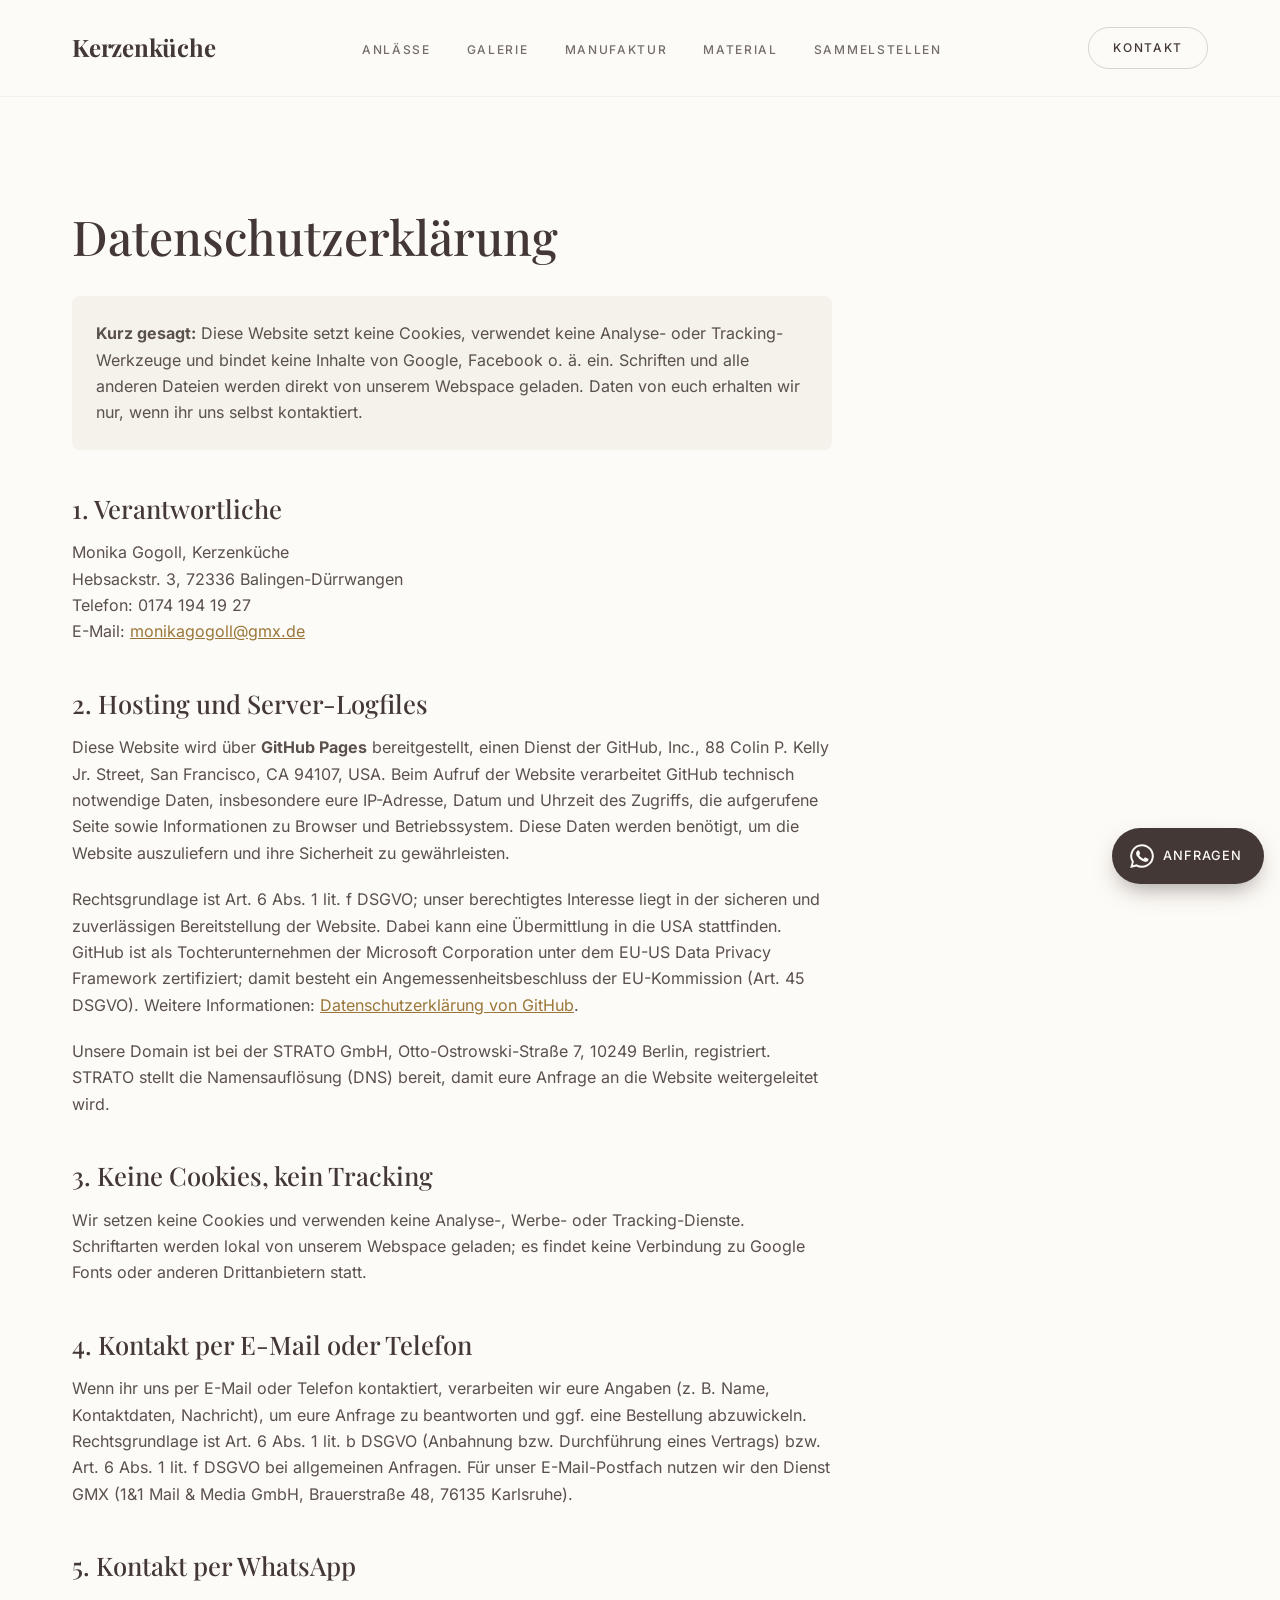
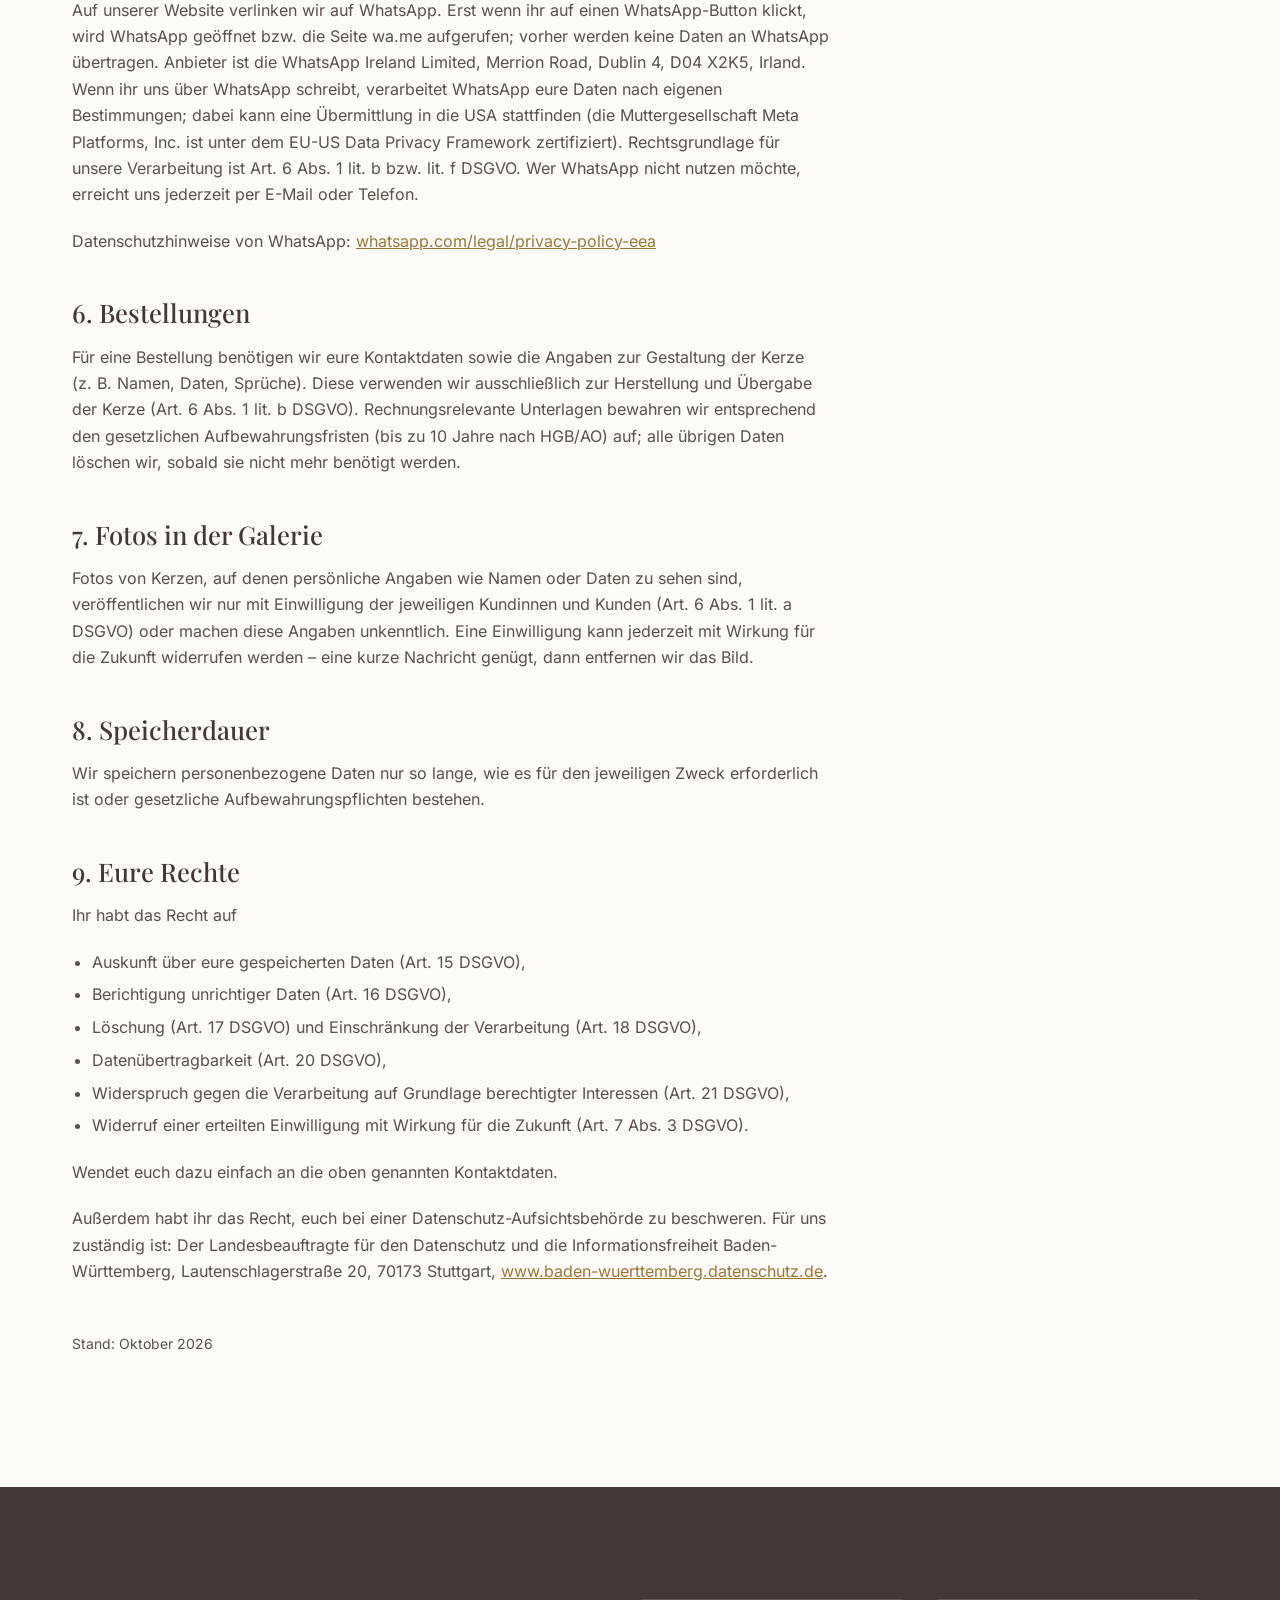
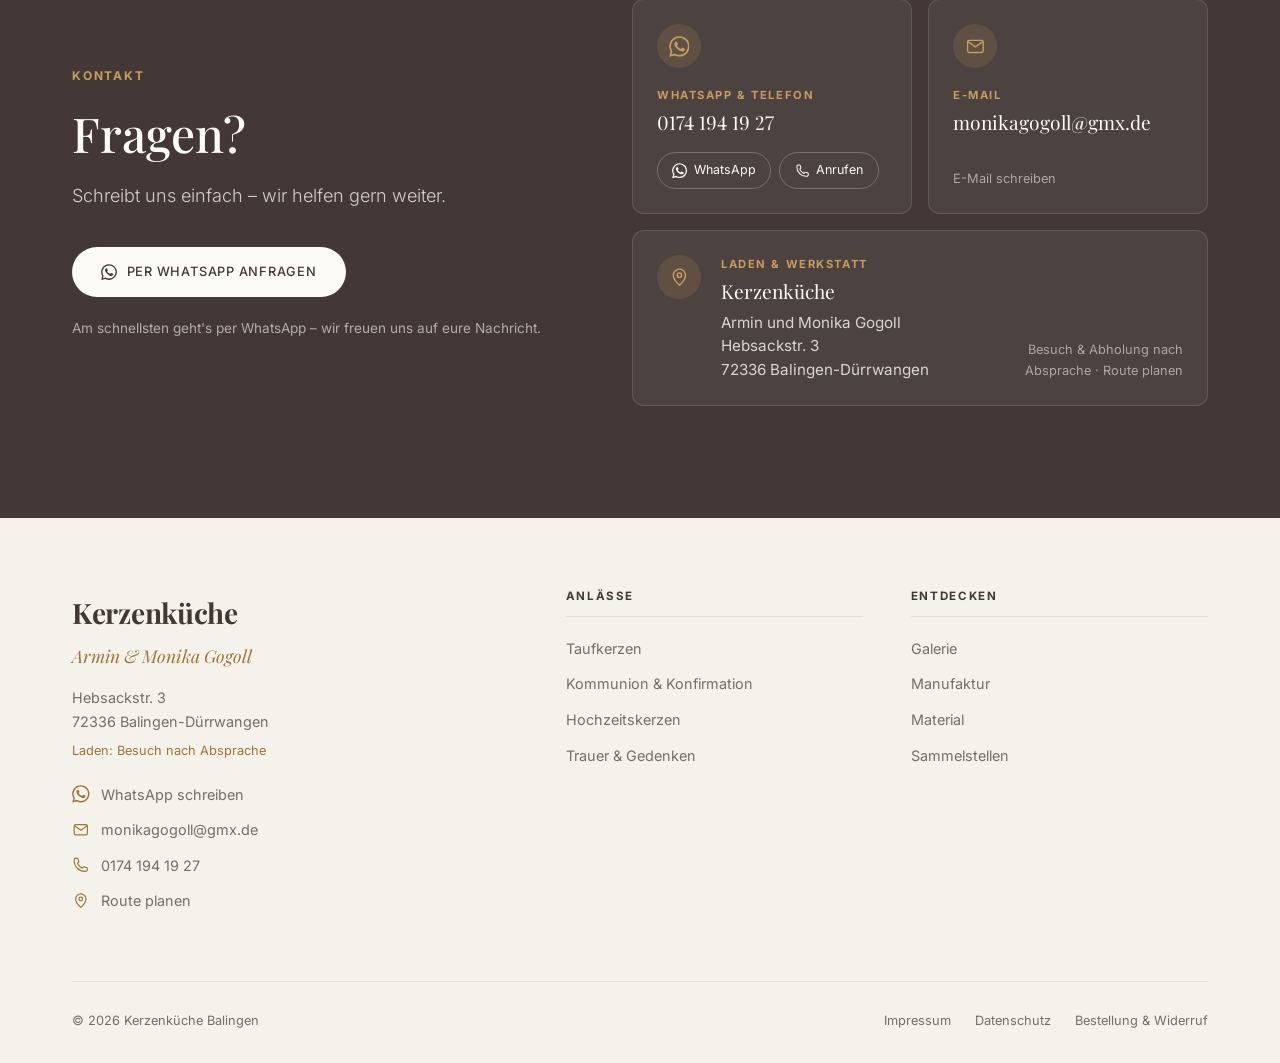
==== commit 490ebaa7: "WhatsApp-Button dauerhaft sichtbar - Nicht mehr oben, im Kontaktbereich oder im Footer ausblenden;  " ====
--- a/datenschutz/index.html
+++ b/datenschutz/index.html
@@ -20,7 +20,7 @@
     <link rel="icon" href="/favicon.svg" type="image/svg+xml">
     <link rel="preload" href="/fonts/playfair-display-latin-wght-normal.woff2" as="font" type="font/woff2" crossorigin>
     <link rel="preload" href="/fonts/inter-latin-wght-normal.woff2" as="font" type="font/woff2" crossorigin>
-    <link rel="stylesheet" href="/css/style.css?v=13">
+    <link rel="stylesheet" href="/css/style.css?v=14">
     <script>document.documentElement.classList.add('js');</script>
 </head>
 <body>
@@ -224,6 +224,6 @@
         </div>
     </footer>
 
-    <script src="/js/main.js?v=8"></script>
+    <script src="/js/main.js?v=9"></script>
 </body>
 </html>
--- a/css/style.css
+++ b/css/style.css
@@ -510,6 +510,8 @@
 /* ---------- Footer ---------- */
 
 .site-footer { background: var(--sand); padding: 4.5rem 0 2rem; }
+/* Platz für den schwebenden WhatsApp-Button, damit er die unteren Links nicht verdeckt */
+@media (max-width: 767px) { .site-footer { padding-bottom: 6rem; } }
 .footer-grid { display: grid; grid-template-columns: 1fr 1fr; gap: 2.5rem 1.5rem; margin-bottom: 3rem; }
 .footer-brand { grid-column: 1 / -1; }
 @media (min-width: 768px) {
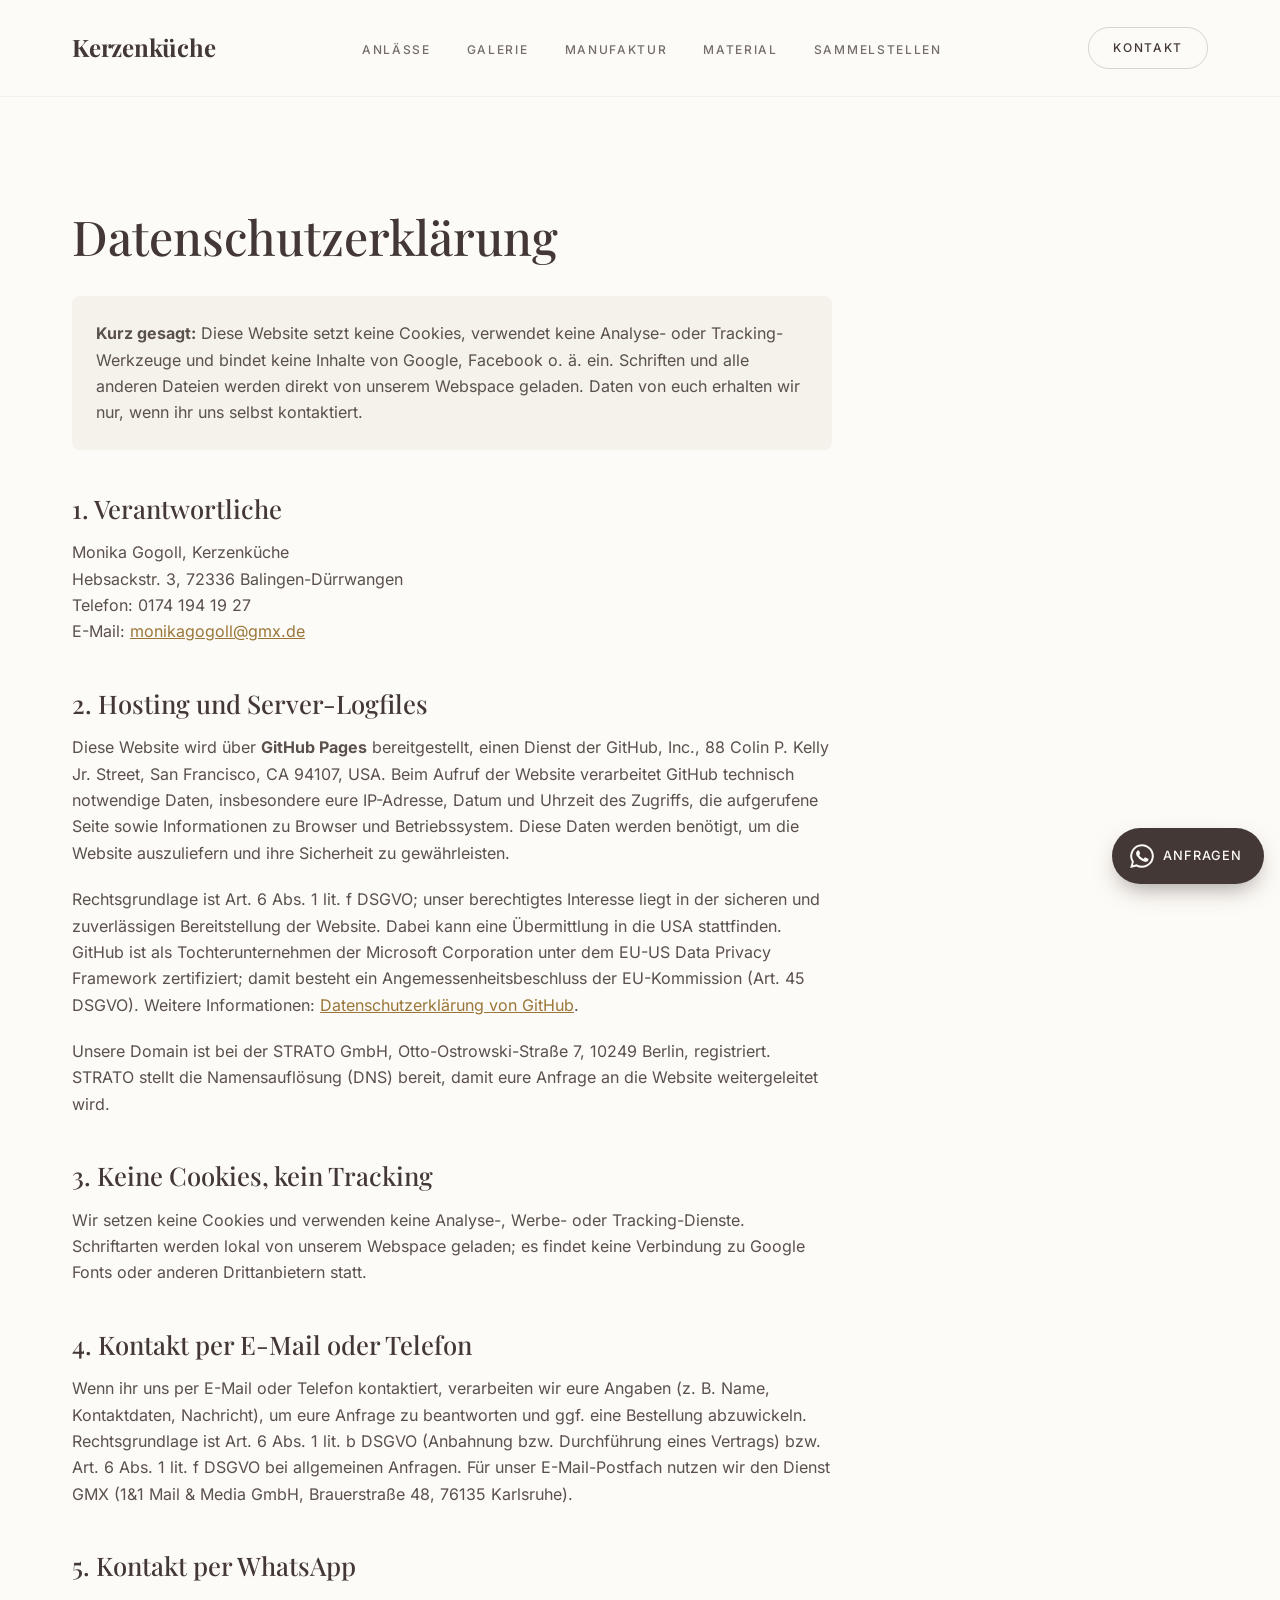
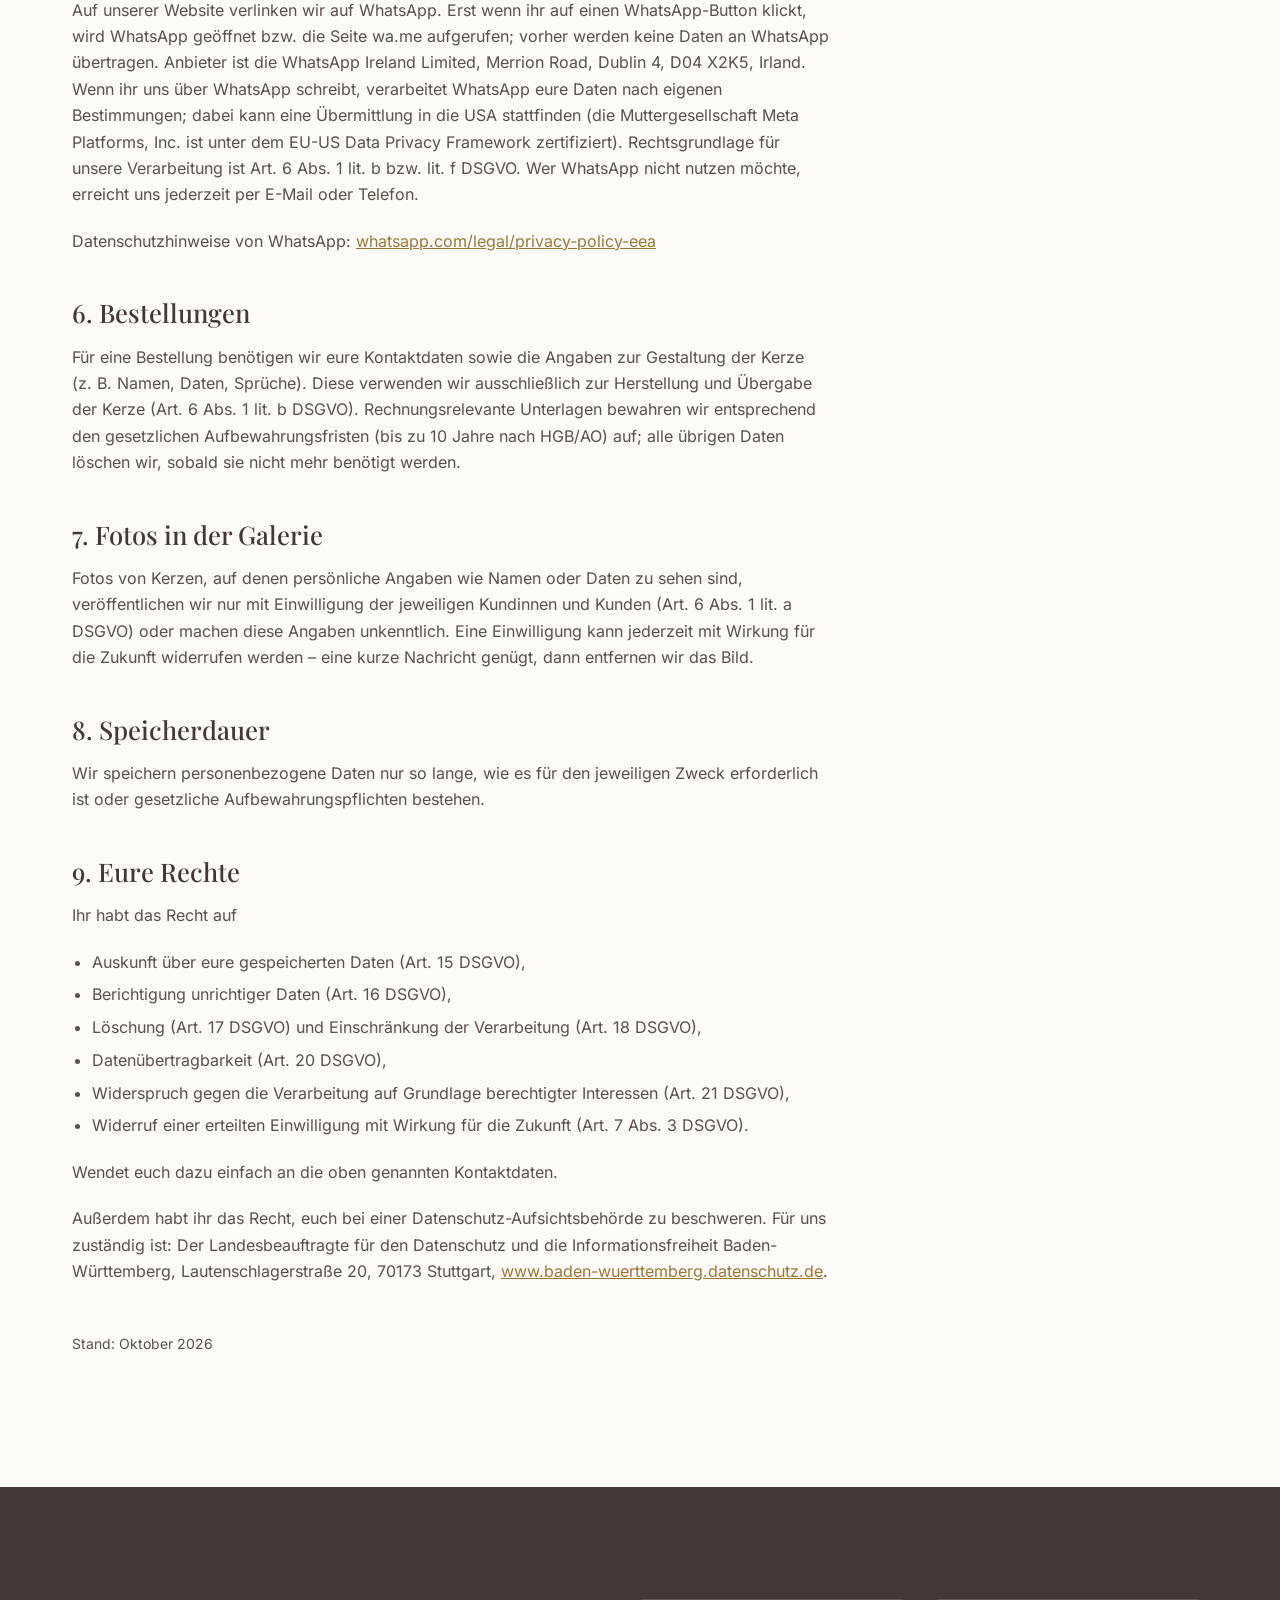
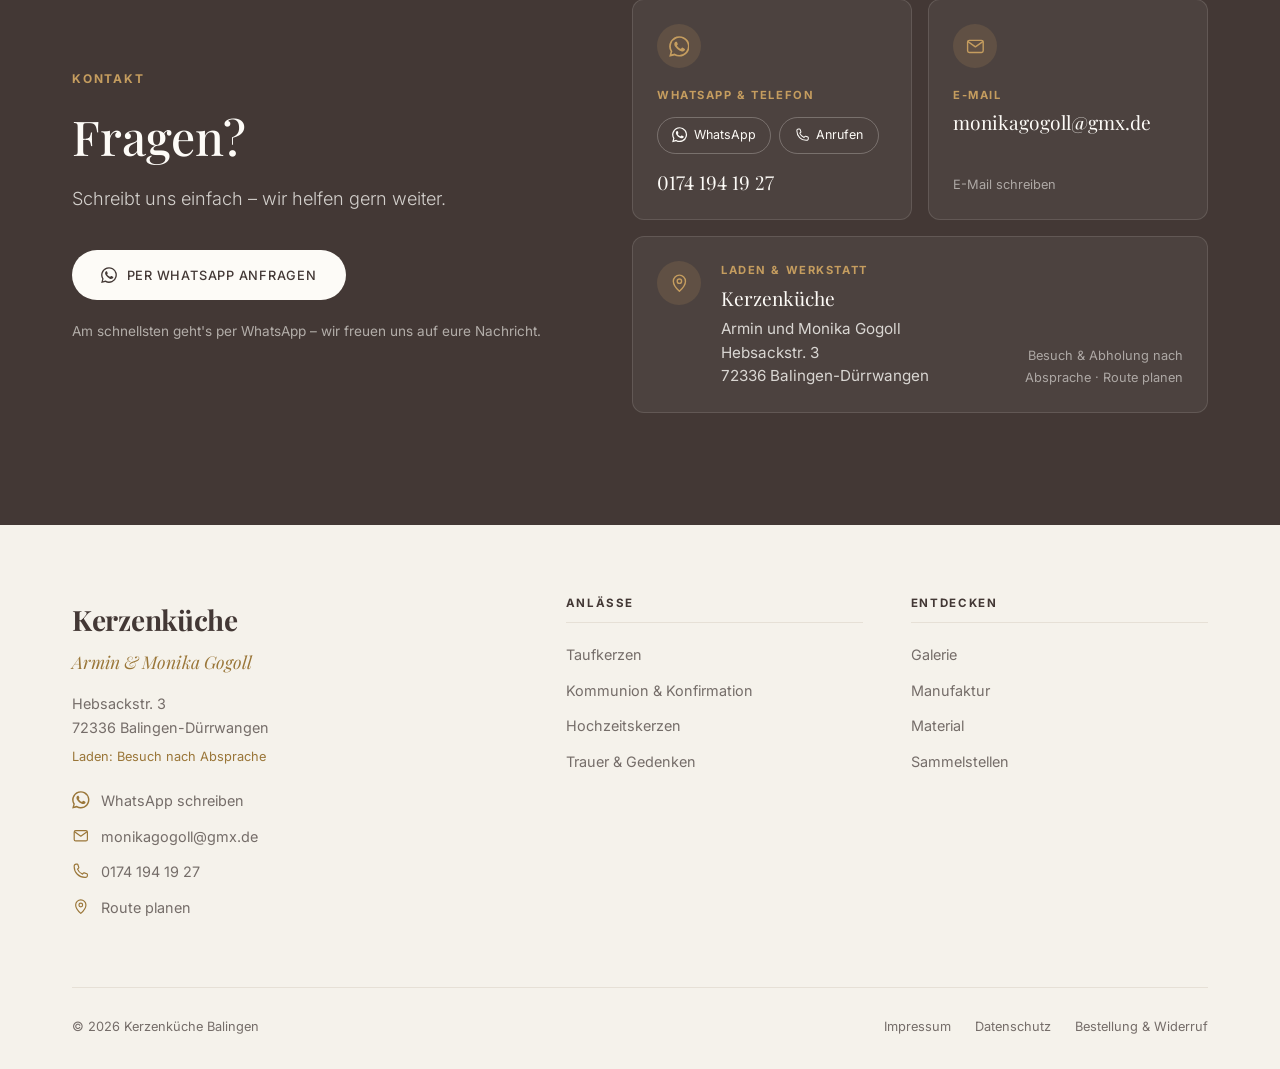
==== commit 889d5038: "Kontakt: WhatsApp-/Anrufen-Buttons über der Telefonnummer Co-Authored-By: Claude Opus 5.5 <noreply@a" ====
--- a/datenschutz/index.html
+++ b/datenschutz/index.html
@@ -20,7 +20,7 @@
     <link rel="icon" href="/favicon.svg" type="image/svg+xml">
     <link rel="preload" href="/fonts/playfair-display-latin-wght-normal.woff2" as="font" type="font/woff2" crossorigin>
     <link rel="preload" href="/fonts/inter-latin-wght-normal.woff2" as="font" type="font/woff2" crossorigin>
-    <link rel="stylesheet" href="/css/style.css?v=14">
+    <link rel="stylesheet" href="/css/style.css?v=15">
     <script>document.documentElement.classList.add('js');</script>
 </head>
 <body>
@@ -147,11 +147,11 @@
                         <div class="contact-box">
                             <span class="contact-icon"><svg viewBox="0 0 24 24" fill="currentColor" aria-hidden="true"><path d="M17.5 14.4c-.3-.1-1.8-.9-2-1s-.5-.1-.7.1-.8 1-.9 1.2-.3.2-.6.1a8 8 0 01-2.4-1.5 9 9 0 01-1.6-2c-.2-.3 0-.5.1-.6l.4-.5.3-.5v-.5l-.9-2.2c-.2-.6-.5-.5-.7-.5h-.6a1.1 1.1 0 00-.8.4 3.4 3.4 0 00-1 2.5 5.9 5.9 0 001.2 3.1 13.5 13.5 0 005.2 4.6c1.9.8 2.7.9 3.6.7a3.1 3.1 0 002.1-1.4 2.5 2.5 0 00.2-1.5c-.1-.1-.3-.2-.6-.3zM12 21.8a9.8 9.8 0 01-5-1.4l-.4-.2-3.7 1 1-3.6-.2-.4A9.8 9.8 0 1112 21.8zm0-21.6A11.8 11.8 0 001.9 18l-1.7 6 6.2-1.6A11.8 11.8 0 1012 .2z"/></svg></span>
                             <span class="contact-label">WhatsApp &amp; Telefon</span>
-                            <span class="contact-value">0174 194 19 27</span>
                             <span class="contact-actions">
                                 <a href="https://wa.me/491741941927?text=Hallo%20Monika%20und%20Armin%2C%20ich%20habe%20eine%20Frage%3A%0A" target="_blank" rel="noopener"><svg viewBox="0 0 24 24" fill="currentColor" aria-hidden="true"><path d="M17.5 14.4c-.3-.1-1.8-.9-2-1s-.5-.1-.7.1-.8 1-.9 1.2-.3.2-.6.1a8 8 0 01-2.4-1.5 9 9 0 01-1.6-2c-.2-.3 0-.5.1-.6l.4-.5.3-.5v-.5l-.9-2.2c-.2-.6-.5-.5-.7-.5h-.6a1.1 1.1 0 00-.8.4 3.4 3.4 0 00-1 2.5 5.9 5.9 0 001.2 3.1 13.5 13.5 0 005.2 4.6c1.9.8 2.7.9 3.6.7a3.1 3.1 0 002.1-1.4 2.5 2.5 0 00.2-1.5c-.1-.1-.3-.2-.6-.3zM12 21.8a9.8 9.8 0 01-5-1.4l-.4-.2-3.7 1 1-3.6-.2-.4A9.8 9.8 0 1112 21.8zm0-21.6A11.8 11.8 0 001.9 18l-1.7 6 6.2-1.6A11.8 11.8 0 1012 .2z"/></svg>WhatsApp</a>
                                 <a href="tel:+491741941927"><svg viewBox="0 0 24 24" fill="none" stroke="currentColor" stroke-width="1.6" aria-hidden="true"><path stroke-linecap="round" stroke-linejoin="round" d="M3 5.5A2.5 2.5 0 015.5 3h1.6a1 1 0 01.95.68l1.2 3.6a1 1 0 01-.27 1.05l-1.5 1.4a12 12 0 006.8 6.8l1.4-1.5a1 1 0 011.05-.27l3.6 1.2a1 1 0 01.68.95v1.6A2.5 2.5 0 0118.5 21h-1C9.5 21 3 14.5 3 6.5v-1z"/></svg>Anrufen</a>
                             </span>
+                            <span class="contact-value">0174 194 19 27</span>
                         </div>
                     </li>
                     <li>
--- a/css/style.css
+++ b/css/style.css
@@ -461,7 +461,8 @@
 .contact-address { margin-top: 0.35rem; font-size: 0.95rem; line-height: 1.55; color: rgba(253, 251, 247, 0.8); font-variant-numeric: lining-nums; }
 
 /* Zwei Aktionen in einer Karte (WhatsApp & Telefon) */
-.contact-actions { margin-top: auto; padding-top: 1rem; display: flex; flex-wrap: wrap; gap: 0.5rem; }
+.contact-actions { display: flex; flex-wrap: wrap; gap: 0.5rem; margin: 0.4rem 0 1rem; }
+.contact-box .contact-value { margin-top: auto; }
 .contact-actions a {
     display: inline-flex; align-items: center; gap: 0.4rem;
     padding: 0.45rem 0.9rem; border-radius: 999px; text-decoration: none;
@@ -490,7 +491,7 @@
     .contact-icon { grid-row: 1 / span 4; margin: 0; align-self: start; }
     .contact-value { font-size: 1.1rem; }
     .contact-hint { padding-top: 0.2rem; }
-    .contact-actions { grid-column: 2; padding-top: 0.6rem; }
+    .contact-actions { grid-column: 2; margin: 0.4rem 0 0.6rem; }
 }
 
 /* ---------- Rechtstexte ---------- */
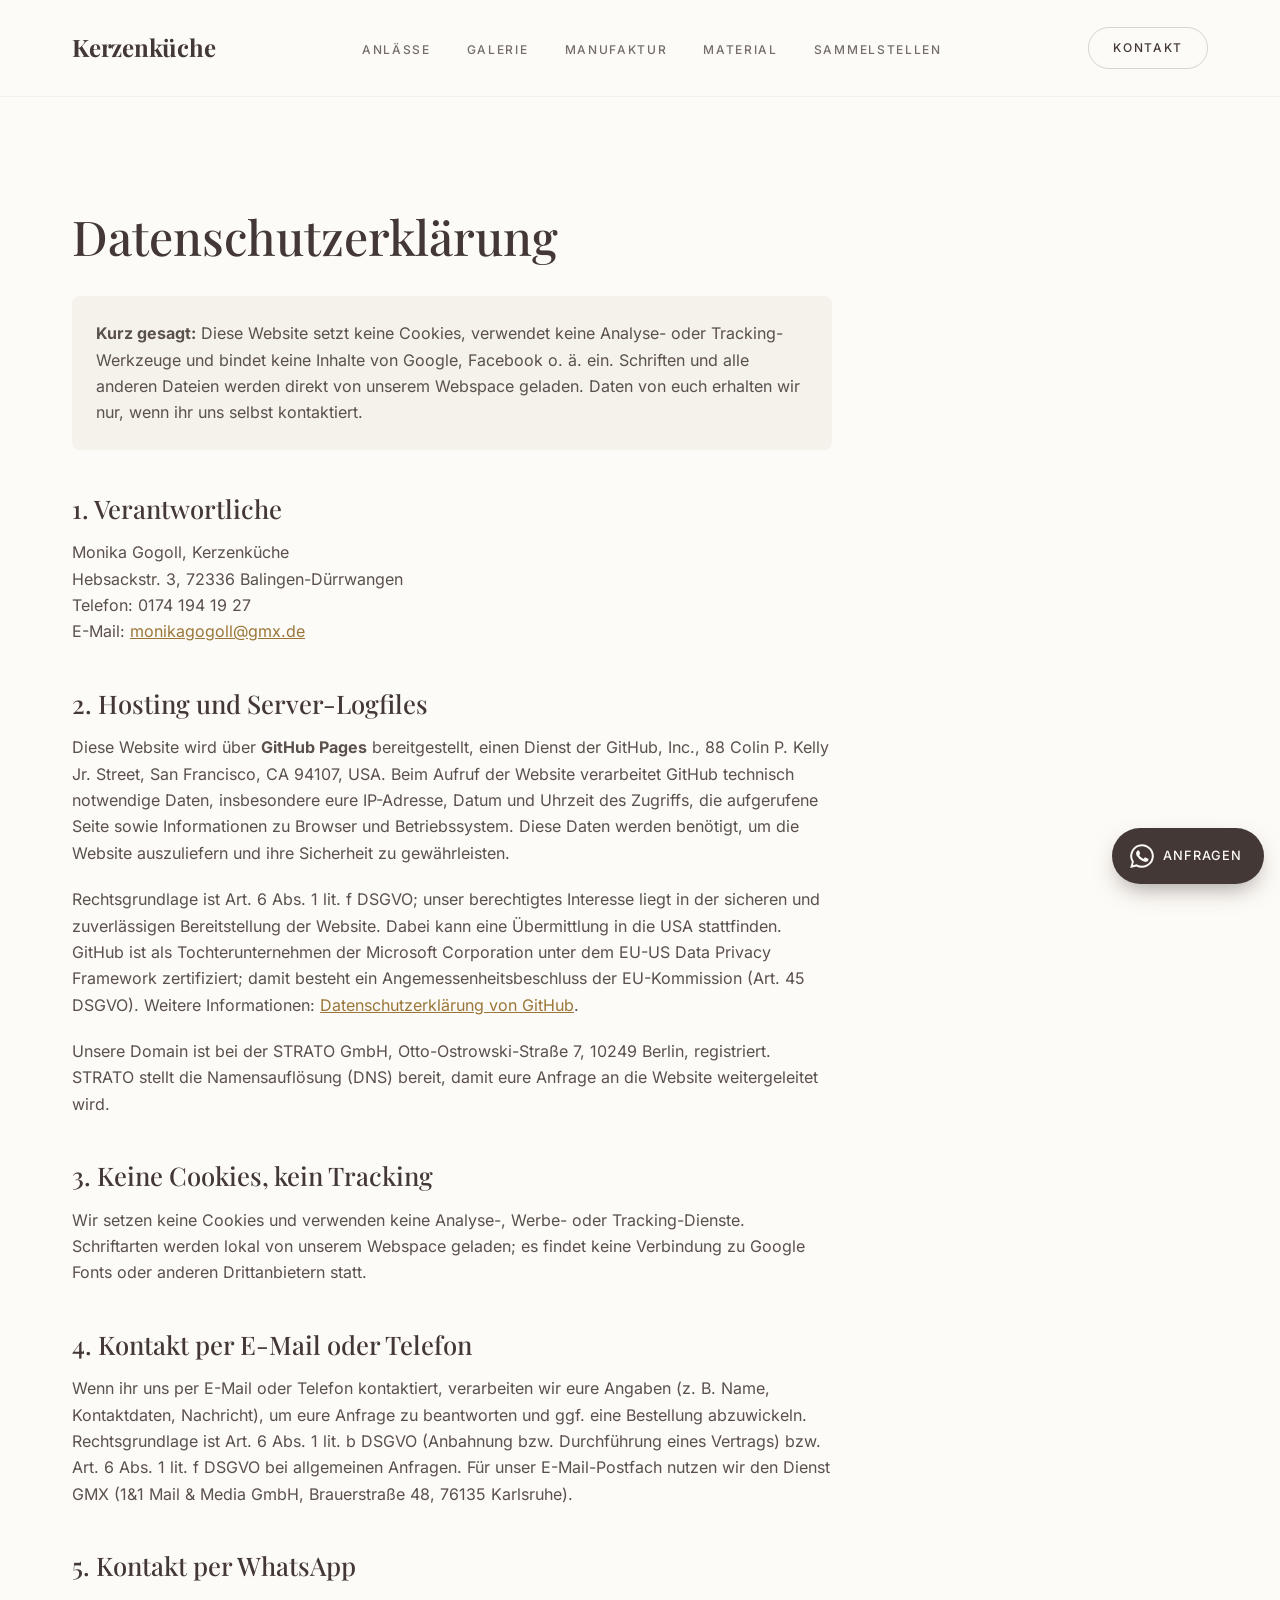
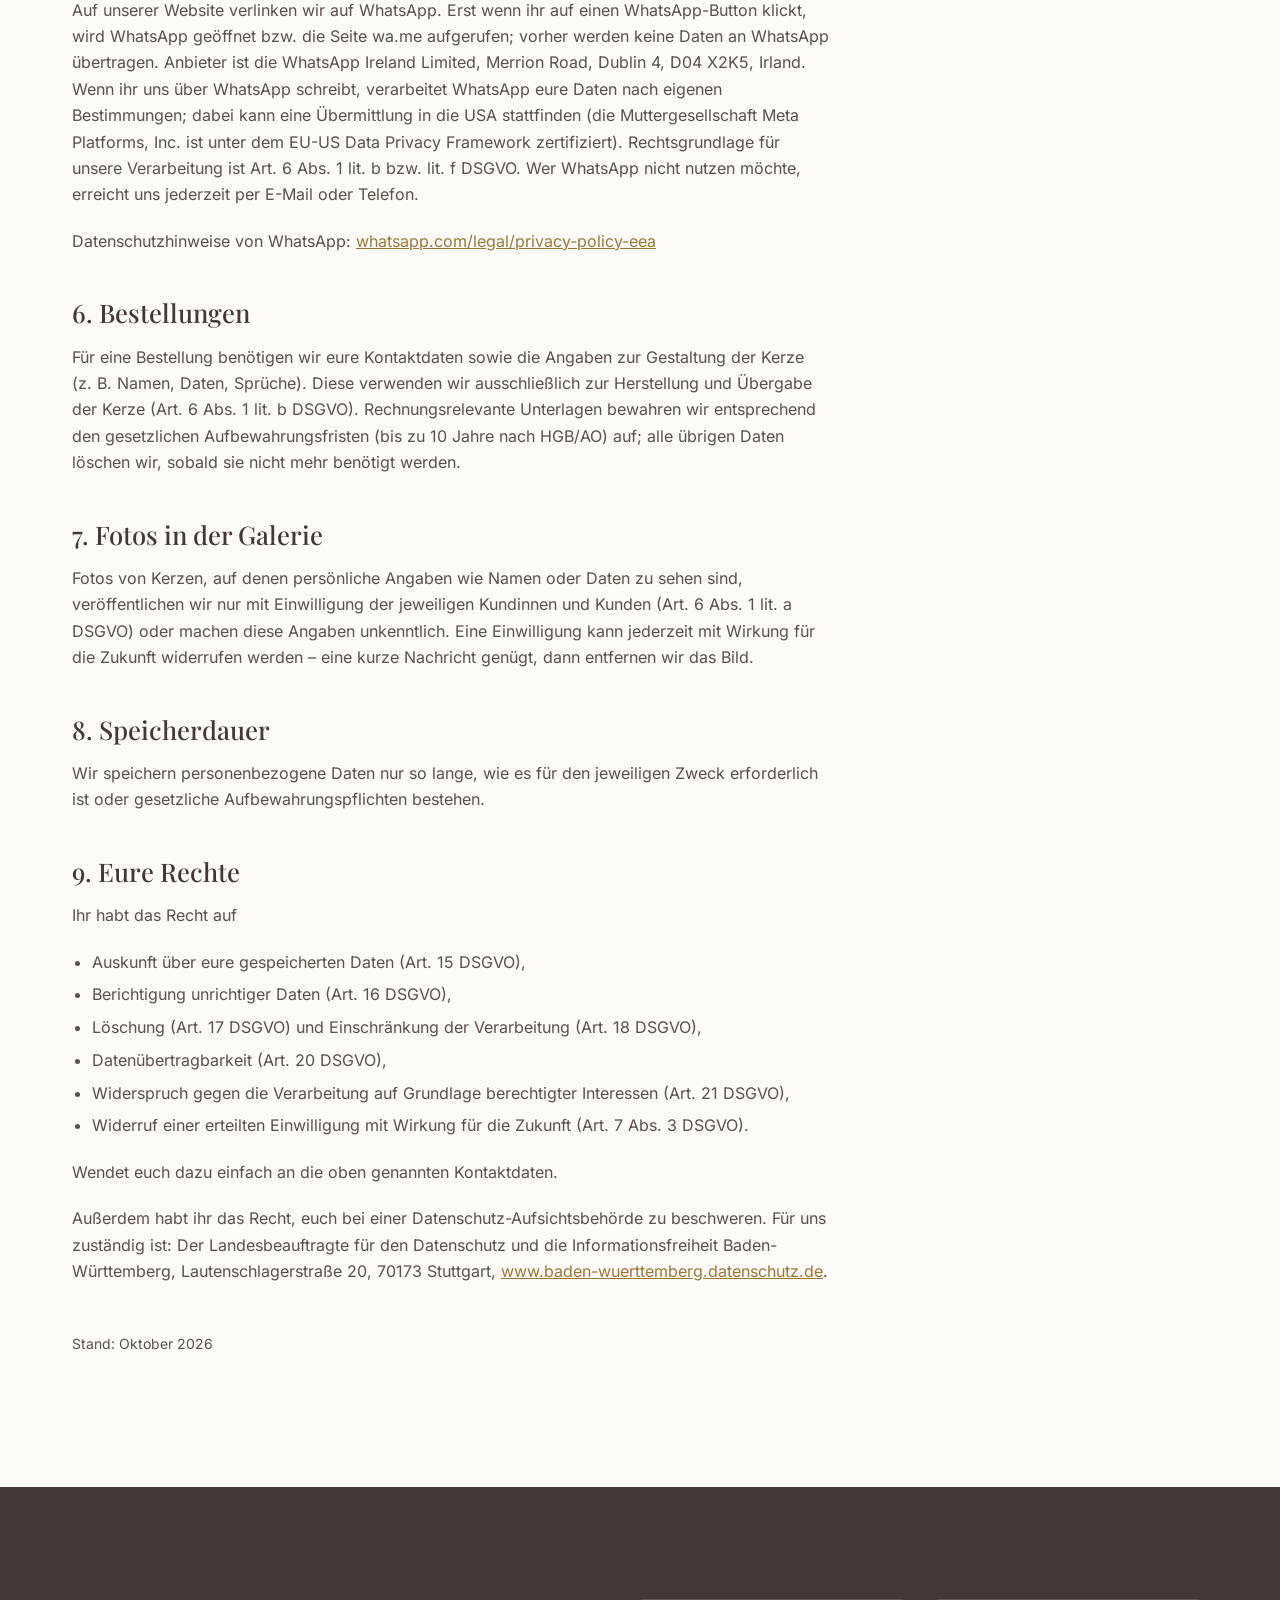
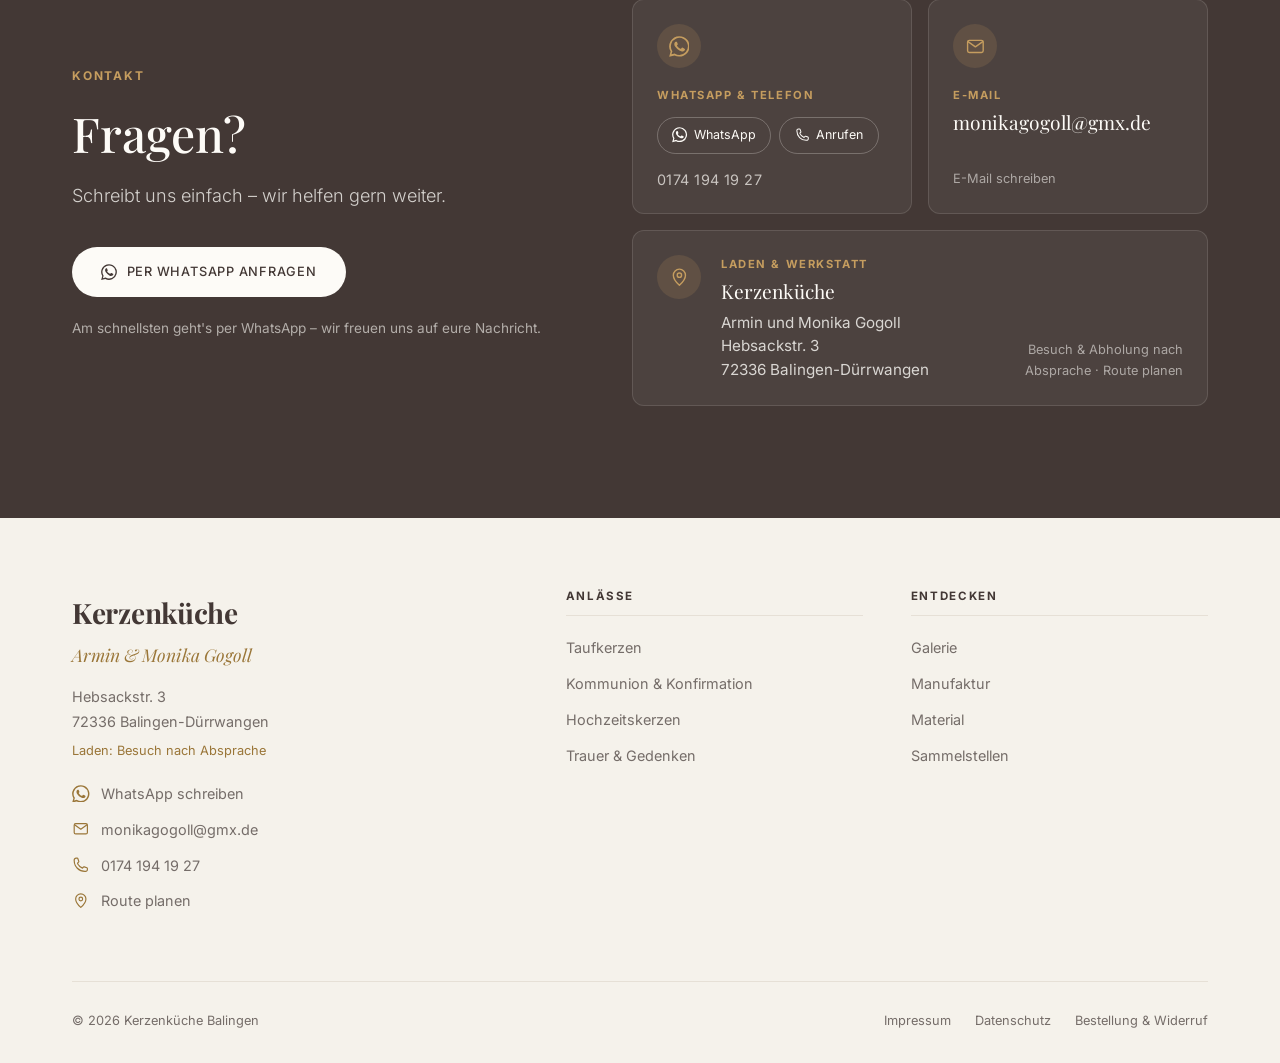
==== commit 034326b0: "Kontakt: Telefonnummer in der WhatsApp-/Telefon-Karte kleiner Co-Authored-By: Claude Opus 5.5 <norep" ====
--- a/datenschutz/index.html
+++ b/datenschutz/index.html
@@ -20,7 +20,7 @@
     <link rel="icon" href="/favicon.svg" type="image/svg+xml">
     <link rel="preload" href="/fonts/playfair-display-latin-wght-normal.woff2" as="font" type="font/woff2" crossorigin>
     <link rel="preload" href="/fonts/inter-latin-wght-normal.woff2" as="font" type="font/woff2" crossorigin>
-    <link rel="stylesheet" href="/css/style.css?v=15">
+    <link rel="stylesheet" href="/css/style.css?v=16">
     <script>document.documentElement.classList.add('js');</script>
 </head>
 <body>
--- a/css/style.css
+++ b/css/style.css
@@ -462,7 +462,7 @@
 
 /* Zwei Aktionen in einer Karte (WhatsApp & Telefon) */
 .contact-actions { display: flex; flex-wrap: wrap; gap: 0.5rem; margin: 0.4rem 0 1rem; }
-.contact-box .contact-value { margin-top: auto; }
+.contact-box .contact-value { margin-top: auto; font-family: var(--sans); font-size: 0.9rem; letter-spacing: 0.03em; color: rgba(253, 251, 247, 0.7); }
 .contact-actions a {
     display: inline-flex; align-items: center; gap: 0.4rem;
     padding: 0.45rem 0.9rem; border-radius: 999px; text-decoration: none;
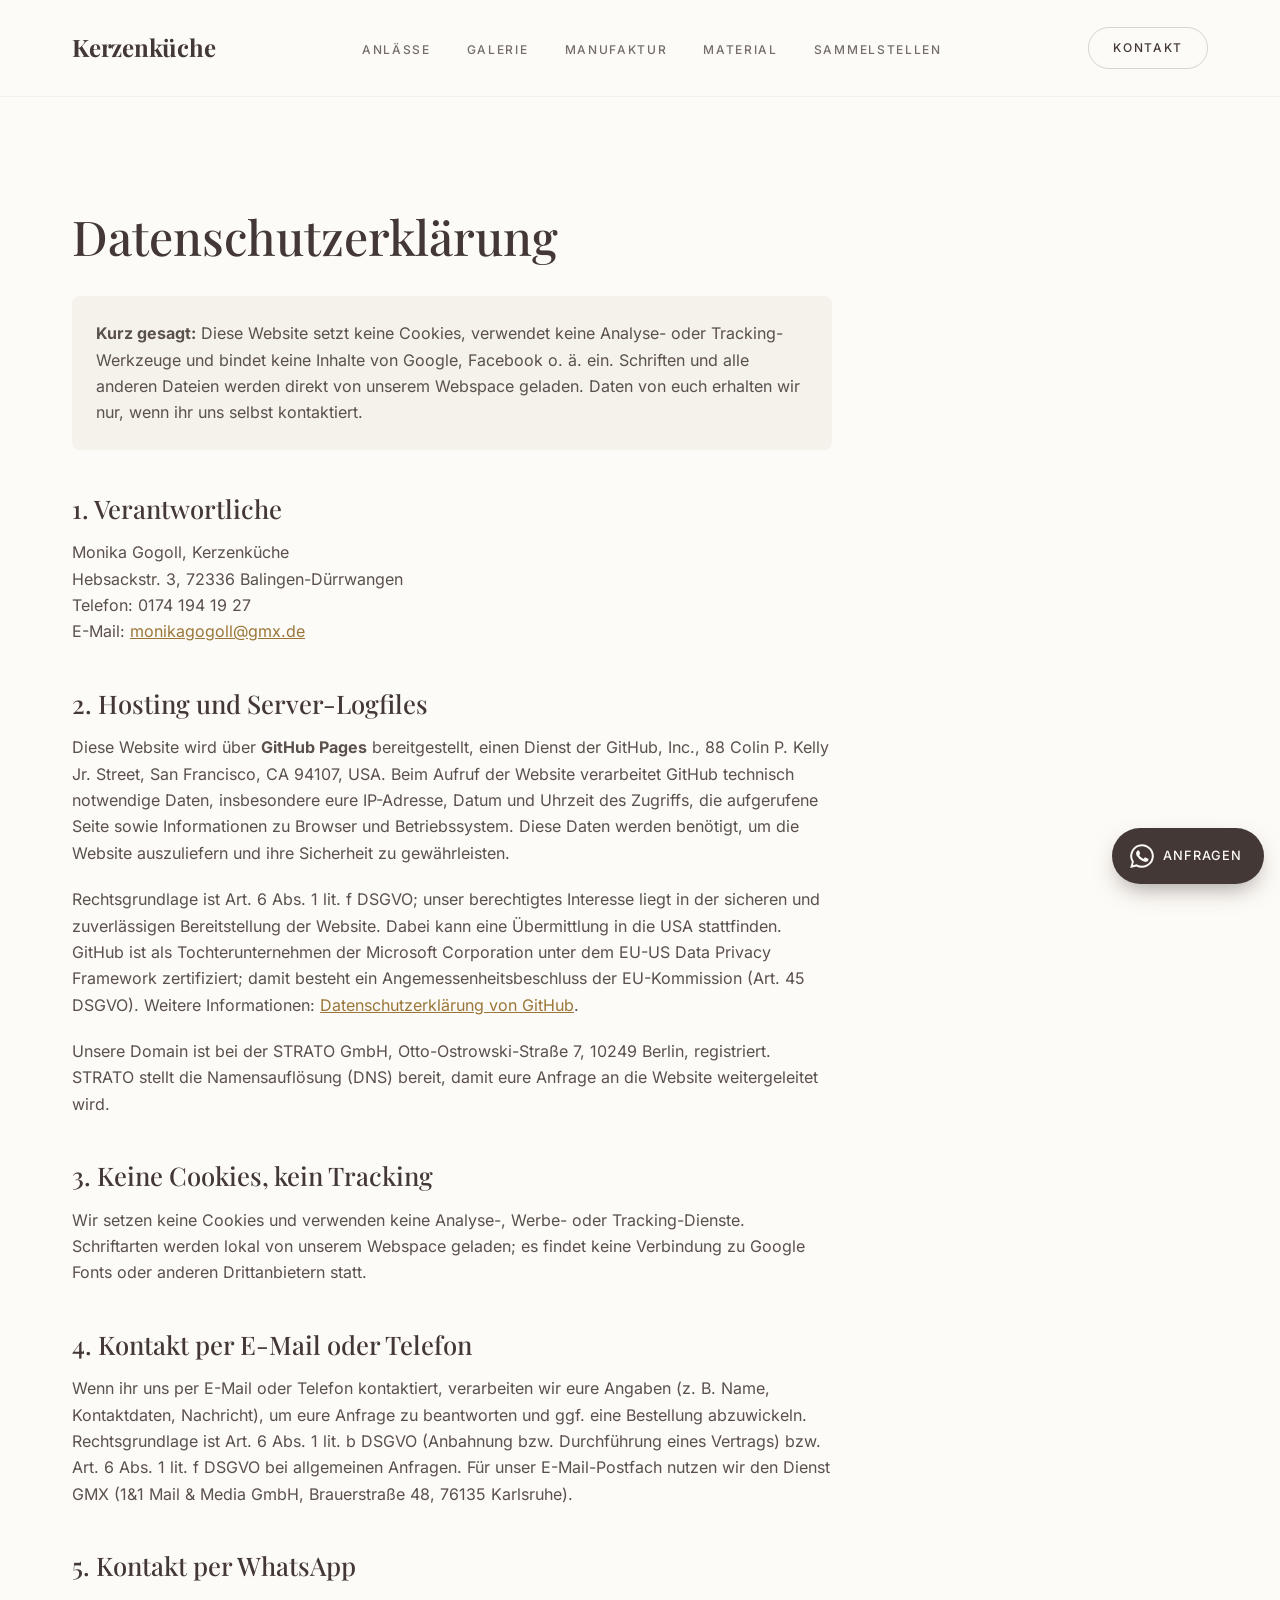
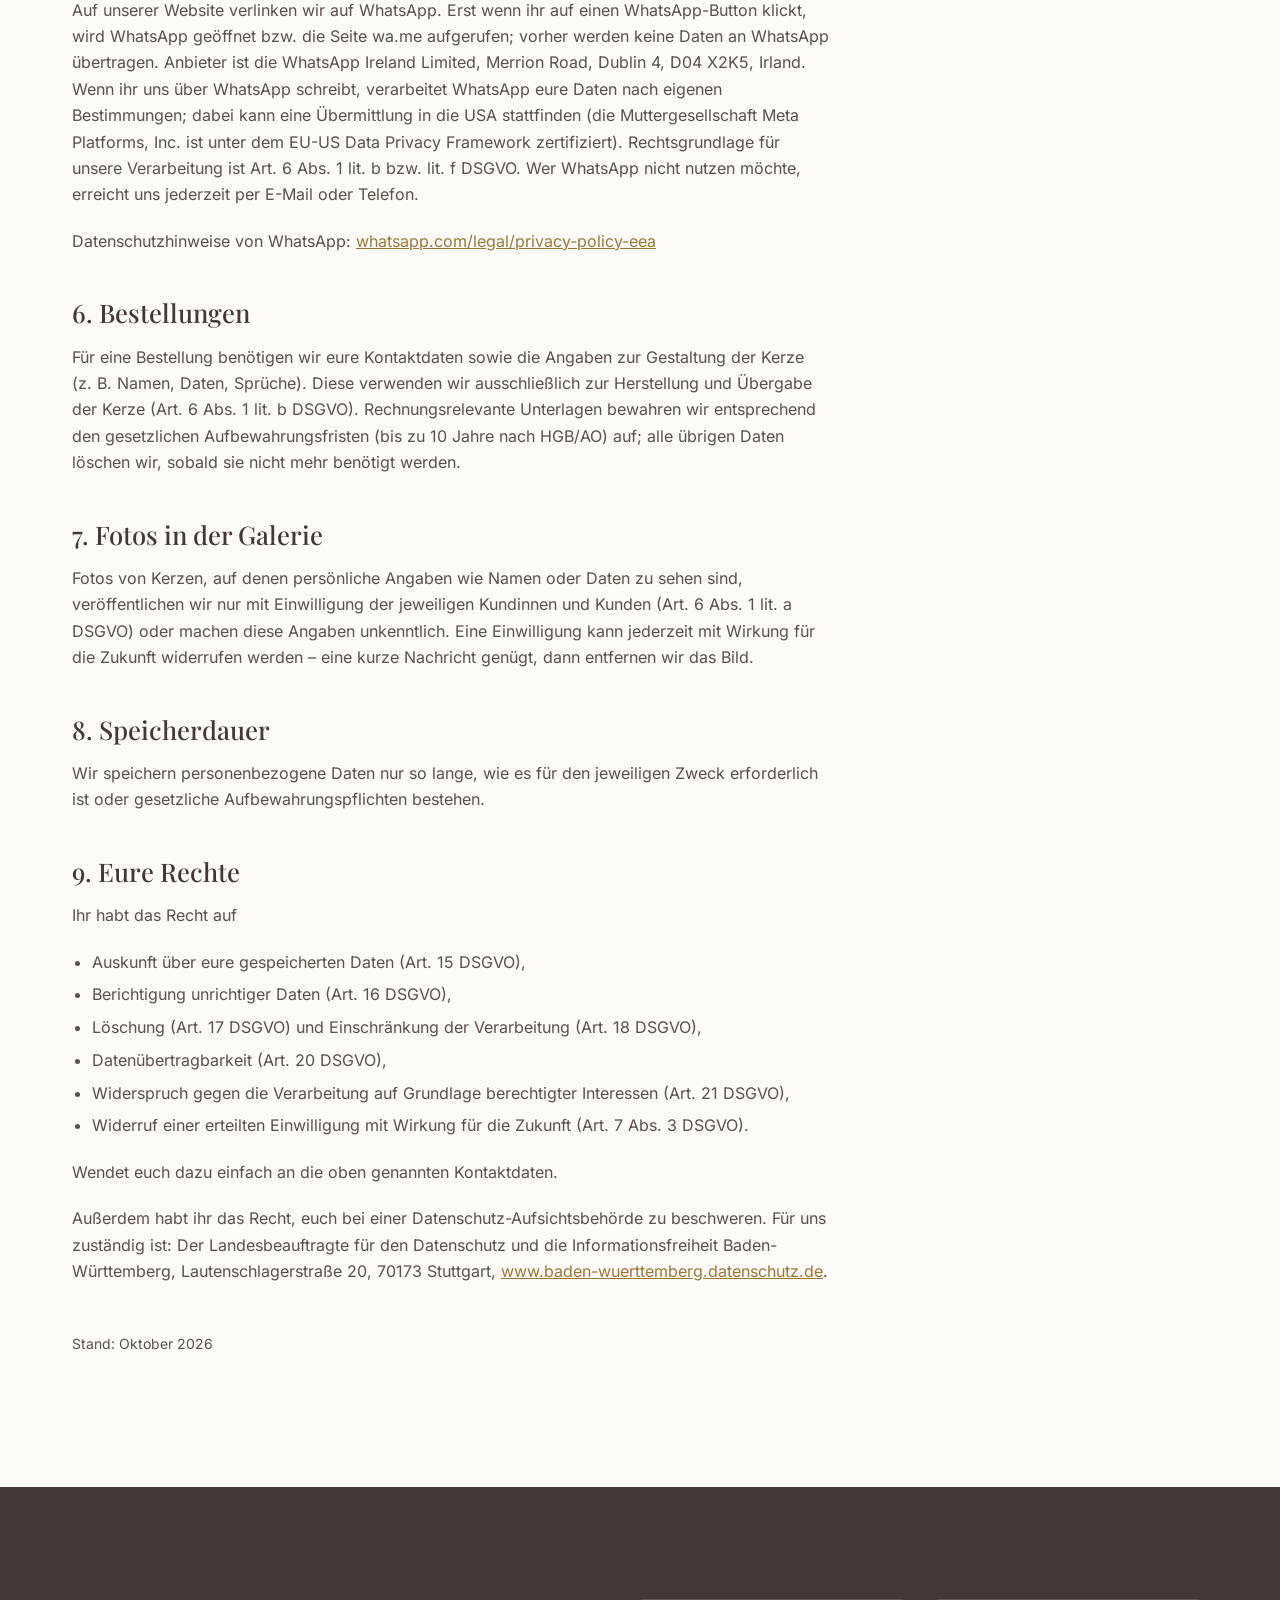
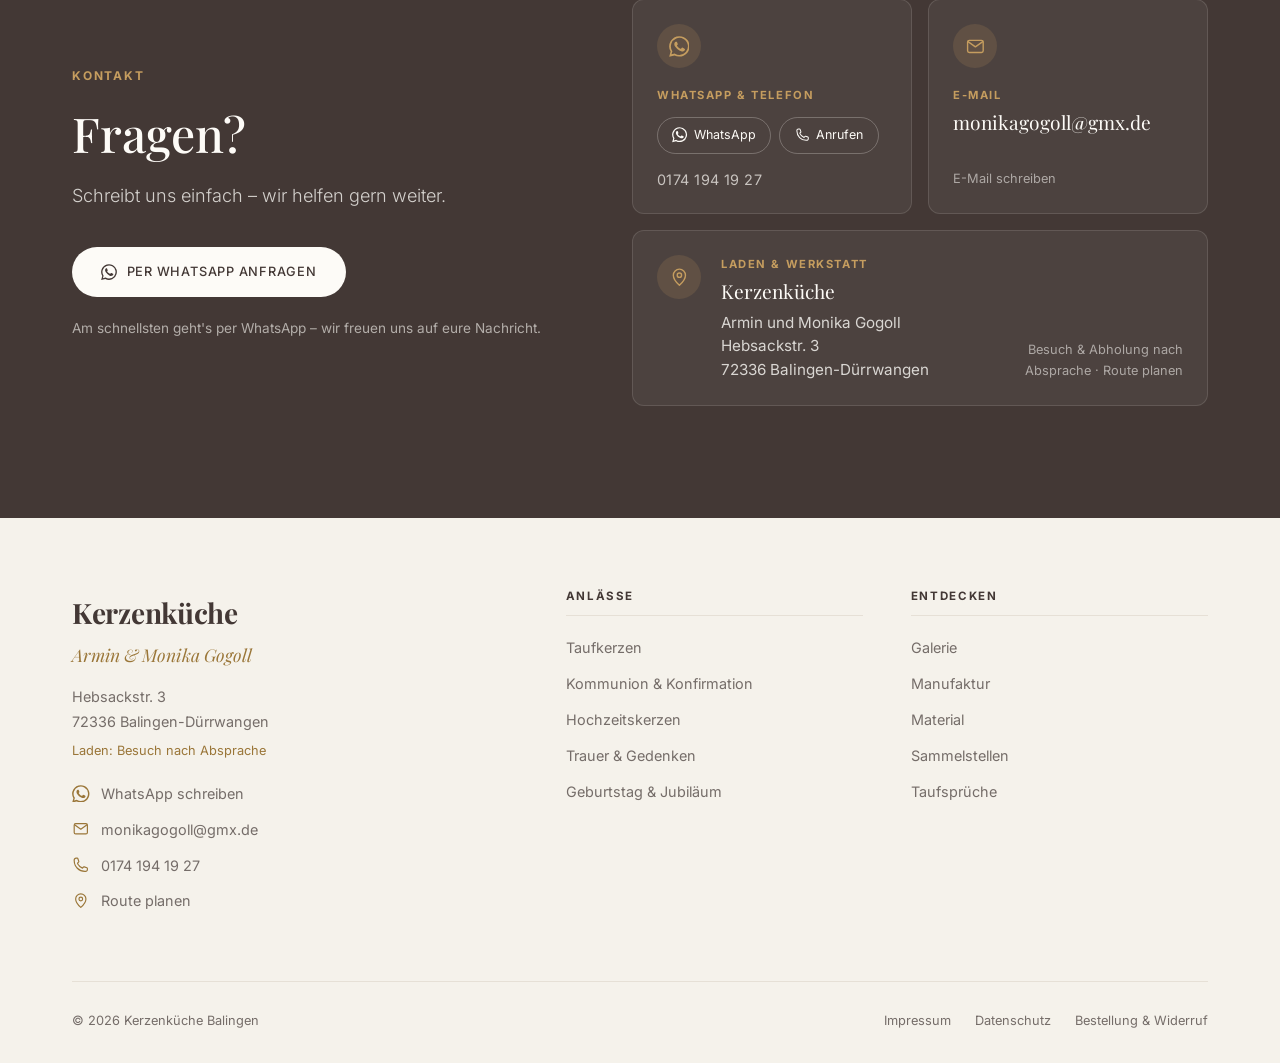
==== commit a5a0c717: "Auffindbarkeit: Vorschaubilder, statische Galerie, neue Seiten - Galerie lädt 640px-Vorschaubilder (" ====
--- a/datenschutz/index.html
+++ b/datenschutz/index.html
@@ -20,7 +20,7 @@
     <link rel="icon" href="/favicon.svg" type="image/svg+xml">
     <link rel="preload" href="/fonts/playfair-display-latin-wght-normal.woff2" as="font" type="font/woff2" crossorigin>
     <link rel="preload" href="/fonts/inter-latin-wght-normal.woff2" as="font" type="font/woff2" crossorigin>
-    <link rel="stylesheet" href="/css/style.css?v=16">
+    <link rel="stylesheet" href="/css/style.css?v=17">
     <script>document.documentElement.classList.add('js');</script>
 </head>
 <body>
@@ -39,6 +39,7 @@
                             <li><a href="/kommunion-konfirmation/">Kommunion &amp; Konfirmation</a></li>
                             <li><a href="/hochzeitskerzen/">Hochzeitskerzen</a></li>
                             <li><a href="/trauerkerzen/">Trauer &amp; Gedenken</a></li>
+                            <li><a href="/geburtstagskerzen/">Geburtstag &amp; Jubiläum</a></li>
                         </ul>
                     </li>
                     <li><a href="/galerie/">Galerie</a></li>
@@ -62,6 +63,7 @@
                     <li class="sub"><a href="/kommunion-konfirmation/">Kommunion &amp; Konfirmation</a></li>
                     <li class="sub"><a href="/hochzeitskerzen/">Hochzeitskerzen</a></li>
                     <li class="sub"><a href="/trauerkerzen/">Trauer &amp; Gedenken</a></li>
+                    <li class="sub"><a href="/geburtstagskerzen/">Geburtstag &amp; Jubiläum</a></li>
                     <li><a href="/galerie/">Galerie</a></li>
                     <li><a href="/#manufaktur">Manufaktur</a></li>
                     <li><a href="/#material">Material</a></li>
@@ -201,6 +203,7 @@
                         <li><a href="/kommunion-konfirmation/">Kommunion &amp; Konfirmation</a></li>
                         <li><a href="/hochzeitskerzen/">Hochzeitskerzen</a></li>
                         <li><a href="/trauerkerzen/">Trauer &amp; Gedenken</a></li>
+                        <li><a href="/geburtstagskerzen/">Geburtstag &amp; Jubiläum</a></li>
                     </ul>
                 </nav>
                 <nav aria-label="Entdecken">
@@ -210,6 +213,7 @@
                         <li><a href="/#manufaktur">Manufaktur</a></li>
                         <li><a href="/#material">Material</a></li>
                         <li><a href="/#sammelstellen">Sammelstellen</a></li>
+                        <li><a href="/ratgeber/taufsprueche/">Taufsprüche</a></li>
                     </ul>
                 </nav>
             </div>
@@ -224,6 +228,6 @@
         </div>
     </footer>
 
-    <script src="/js/main.js?v=9"></script>
+    <script src="/js/main.js?v=10"></script>
 </body>
 </html>
--- a/css/style.css
+++ b/css/style.css
@@ -407,6 +407,28 @@
 .lb-next { right: 1rem; top: 50%; transform: translateY(-50%); }
 @media (max-width: 640px) { .lb-prev, .lb-next { top: auto; bottom: 1rem; transform: none; } }
 
+/* ---------- Ratgeber: Taufsprüche ---------- */
+
+.verse-group { font-size: 1.6rem; margin: 3rem 0 1.25rem; }
+.verse-group:first-of-type { margin-top: 0; }
+.verse-grid { list-style: none; margin: 0; padding: 0; display: grid; gap: 1rem; }
+@media (min-width: 640px) { .verse-grid { grid-template-columns: 1fr 1fr; } }
+@media (min-width: 1024px) { .verse-grid { grid-template-columns: repeat(3, 1fr); } }
+.verse {
+    display: flex; flex-direction: column;
+    background: var(--paper); border-radius: var(--radius); padding: 1.5rem;
+    box-shadow: 0 1px 2px rgba(67, 56, 53, 0.06);
+}
+.verse blockquote { margin: 0; font-family: var(--serif); font-style: italic; font-size: 1.15rem; line-height: 1.5; color: var(--primary); }
+.verse cite { display: block; margin-top: 0.6rem; font-style: normal; font-size: 0.75rem; font-weight: 700; letter-spacing: 0.12em; text-transform: uppercase; color: var(--accent-dark); }
+.verse-link {
+    margin-top: auto; padding-top: 1.1rem; align-self: flex-start;
+    font-size: 0.8rem; color: var(--muted); text-decoration: none;
+    border-bottom: 1px solid var(--line);
+}
+.verse-link:hover { color: var(--primary); border-color: var(--accent); }
+.note a { color: var(--accent-dark); }
+
 /* ---------- FAQ ---------- */
 
 .faq { max-width: 820px; margin: 0 auto; }
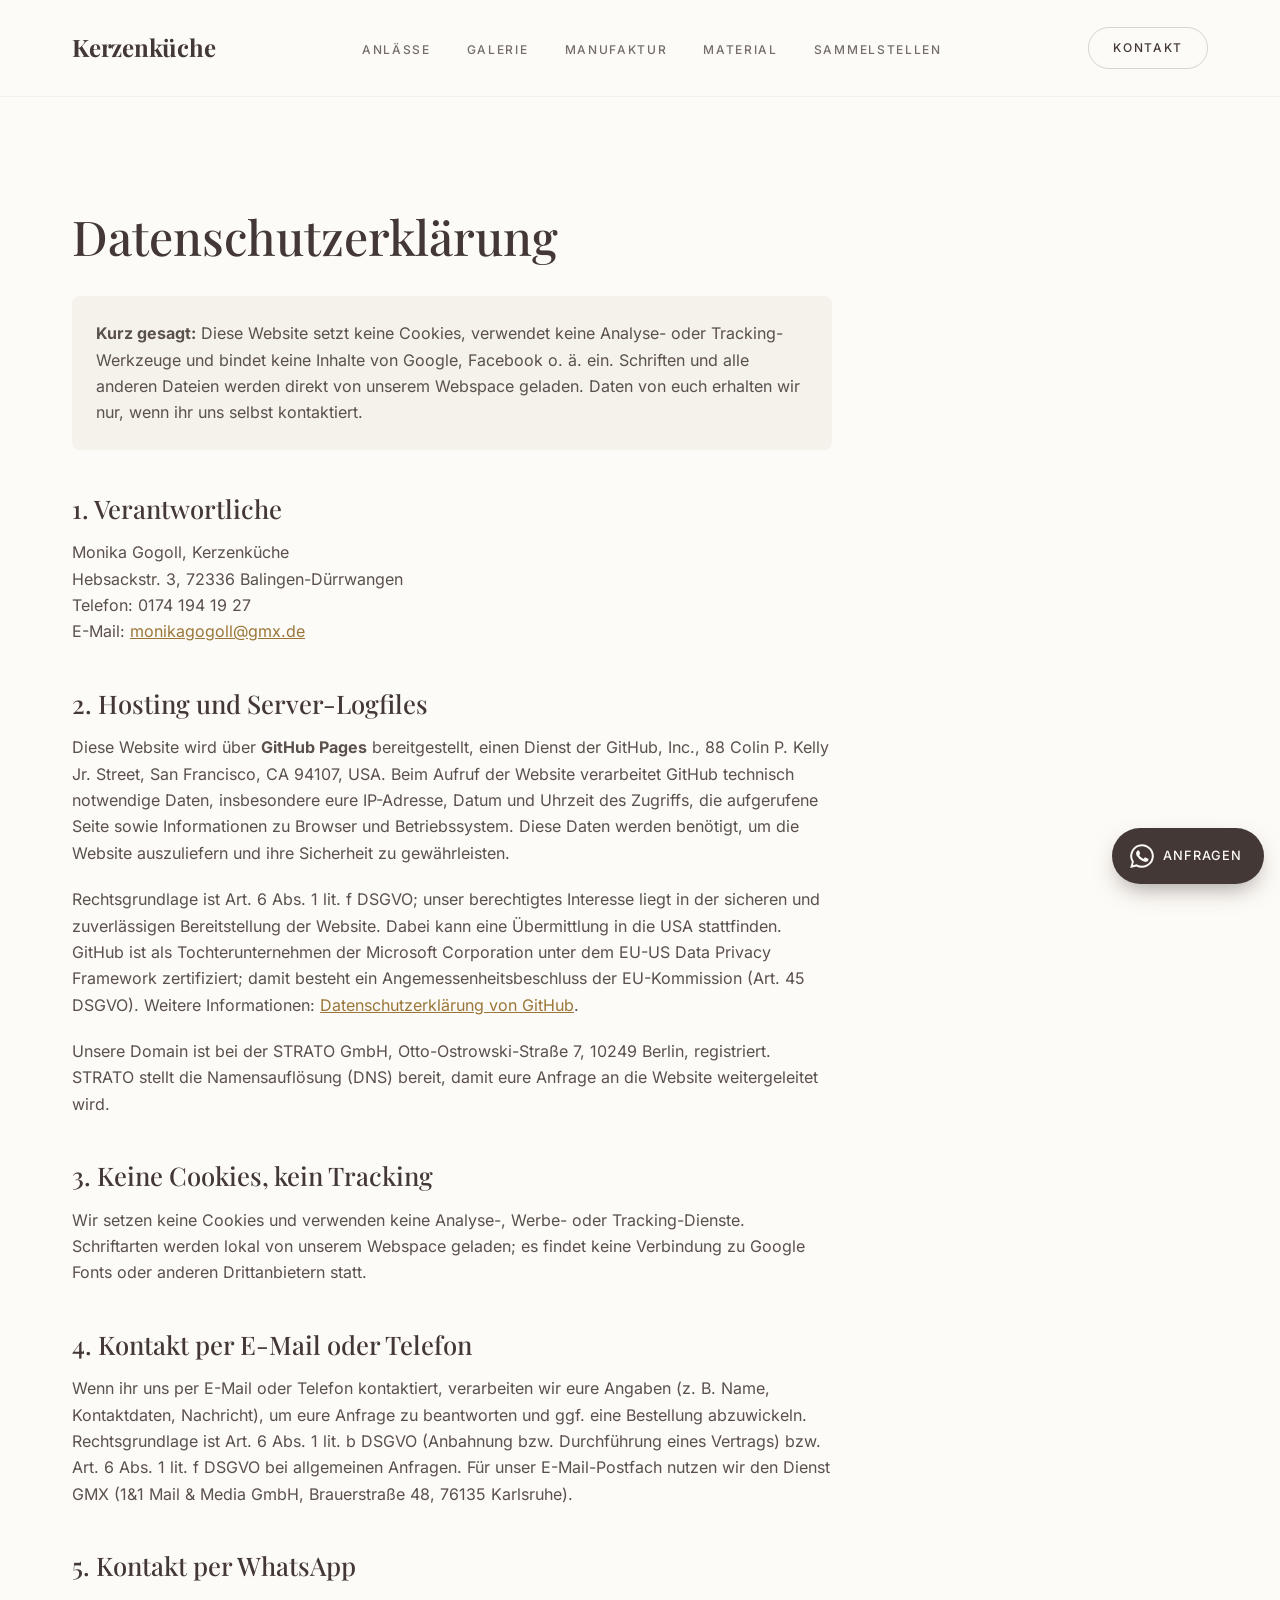
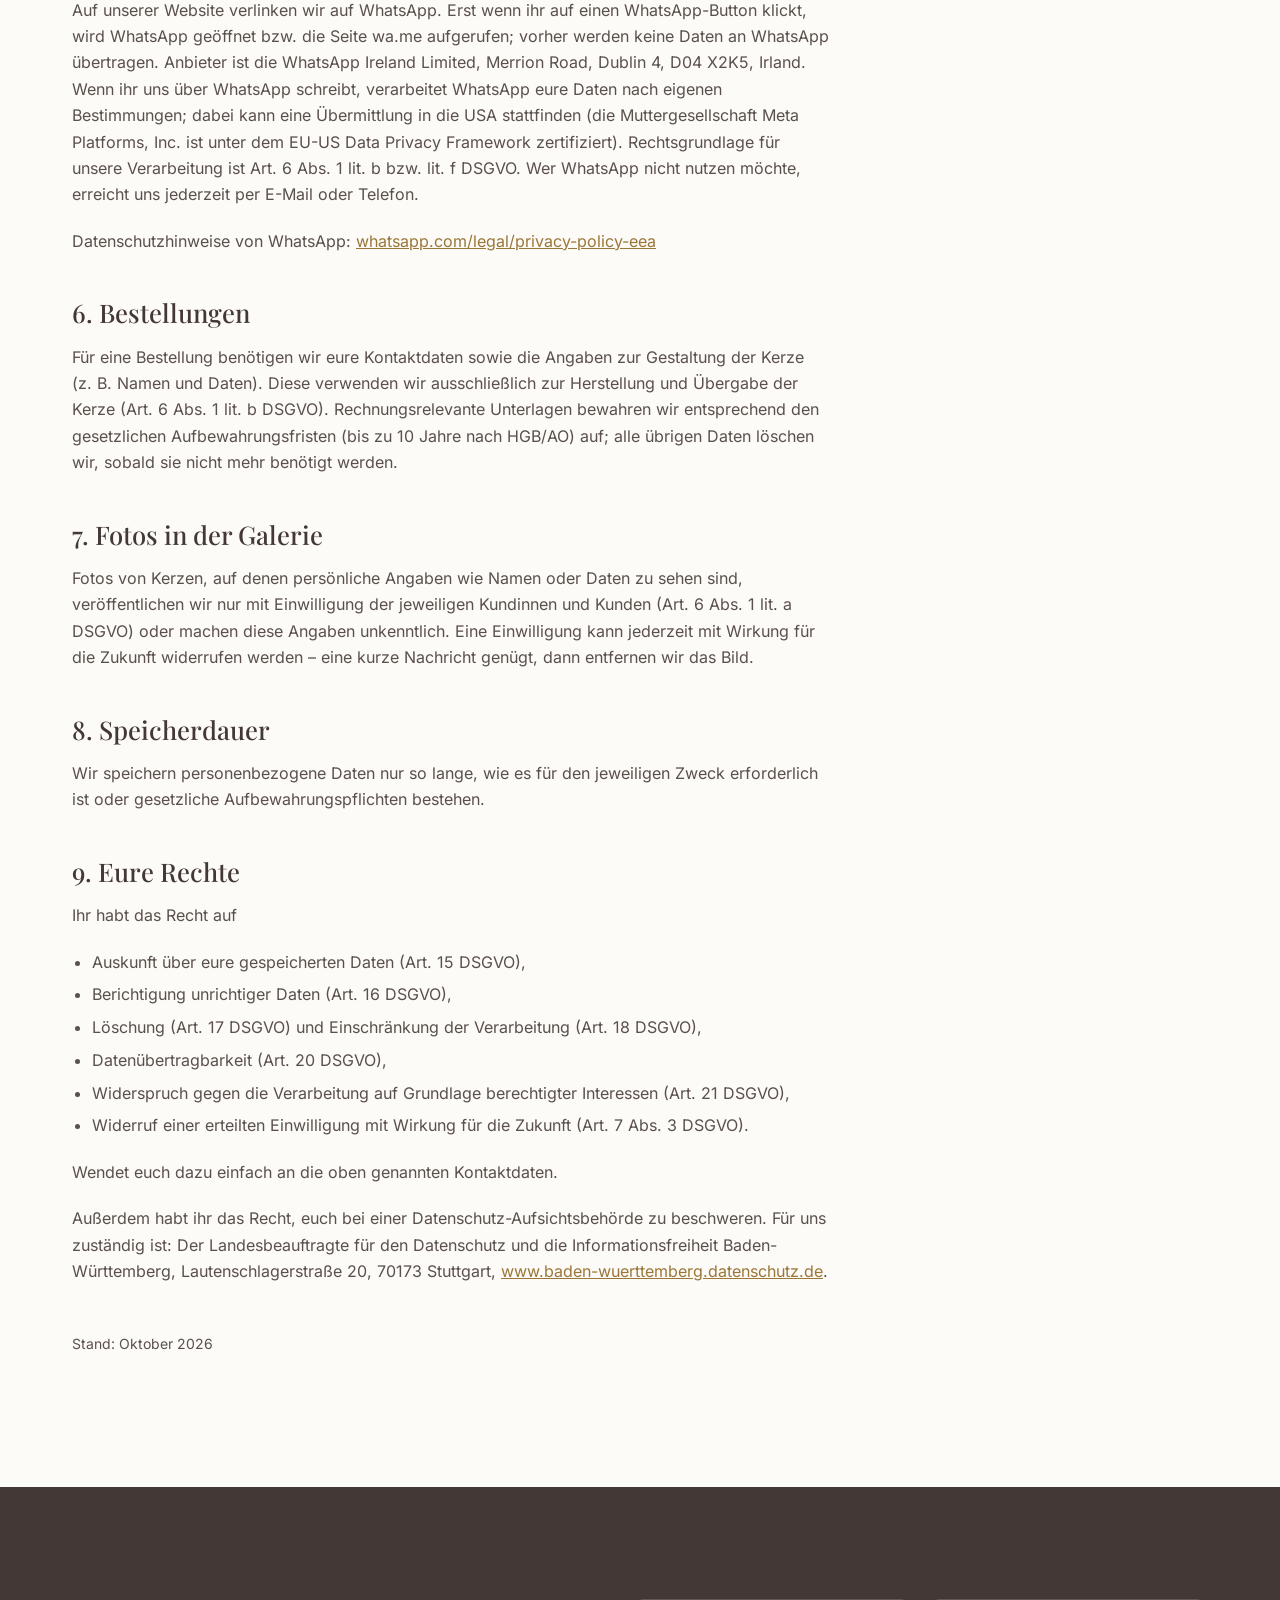
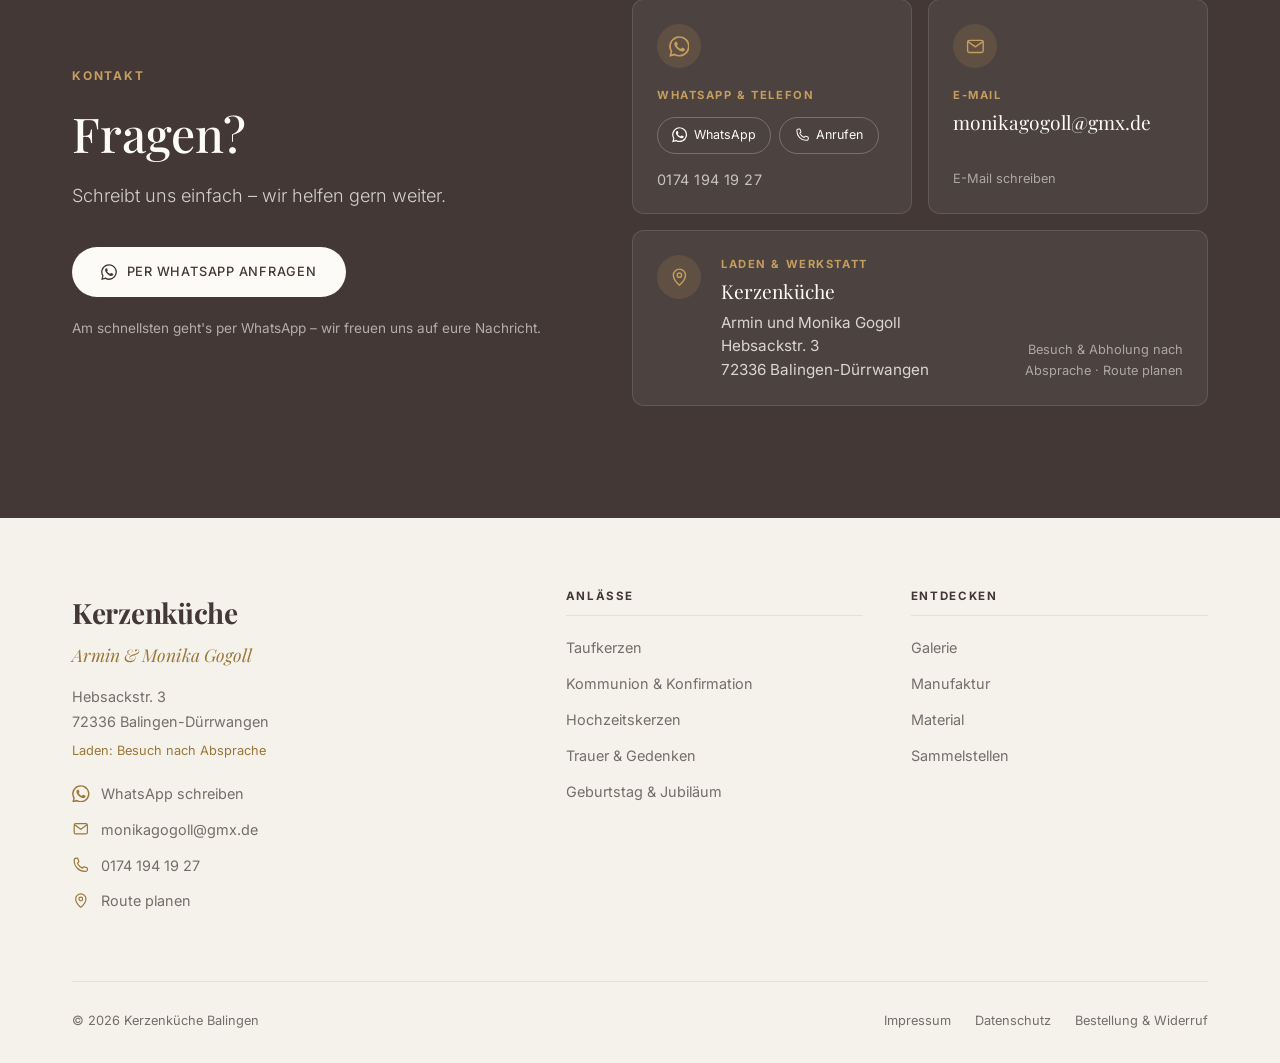
==== commit 55b16b2b: "Nur belegte Gestaltungsmöglichkeiten nennen, Ratgeber abschalten Texte an die vorhandenen Fotos ange" ====
--- a/datenschutz/index.html
+++ b/datenschutz/index.html
@@ -108,7 +108,7 @@
                     <p>Datenschutzhinweise von WhatsApp: <a href="https://www.whatsapp.com/legal/privacy-policy-eea" target="_blank" rel="noopener">whatsapp.com/legal/privacy-policy-eea</a></p>
 
                     <h2>6. Bestellungen</h2>
-                    <p>Für eine Bestellung benötigen wir eure Kontaktdaten sowie die Angaben zur Gestaltung der Kerze (z.&nbsp;B. Namen, Daten, Sprüche). Diese verwenden wir ausschließlich zur Herstellung und Übergabe der Kerze (Art. 6 Abs. 1 lit. b DSGVO). Rechnungsrelevante Unterlagen bewahren wir entsprechend den gesetzlichen Aufbewahrungsfristen (bis zu 10 Jahre nach HGB/AO) auf; alle übrigen Daten löschen wir, sobald sie nicht mehr benötigt werden.</p>
+                    <p>Für eine Bestellung benötigen wir eure Kontaktdaten sowie die Angaben zur Gestaltung der Kerze (z.&nbsp;B. Namen und Daten). Diese verwenden wir ausschließlich zur Herstellung und Übergabe der Kerze (Art. 6 Abs. 1 lit. b DSGVO). Rechnungsrelevante Unterlagen bewahren wir entsprechend den gesetzlichen Aufbewahrungsfristen (bis zu 10 Jahre nach HGB/AO) auf; alle übrigen Daten löschen wir, sobald sie nicht mehr benötigt werden.</p>
 
                     <h2>7. Fotos in der Galerie</h2>
                     <p>Fotos von Kerzen, auf denen persönliche Angaben wie Namen oder Daten zu sehen sind, veröffentlichen wir nur mit Einwilligung der jeweiligen Kundinnen und Kunden (Art. 6 Abs. 1 lit. a DSGVO) oder machen diese Angaben unkenntlich. Eine Einwilligung kann jederzeit mit Wirkung für die Zukunft widerrufen werden – eine kurze Nachricht genügt, dann entfernen wir das Bild.</p>
@@ -213,7 +213,6 @@
                         <li><a href="/#manufaktur">Manufaktur</a></li>
                         <li><a href="/#material">Material</a></li>
                         <li><a href="/#sammelstellen">Sammelstellen</a></li>
-                        <li><a href="/ratgeber/taufsprueche/">Taufsprüche</a></li>
                     </ul>
                 </nav>
             </div>
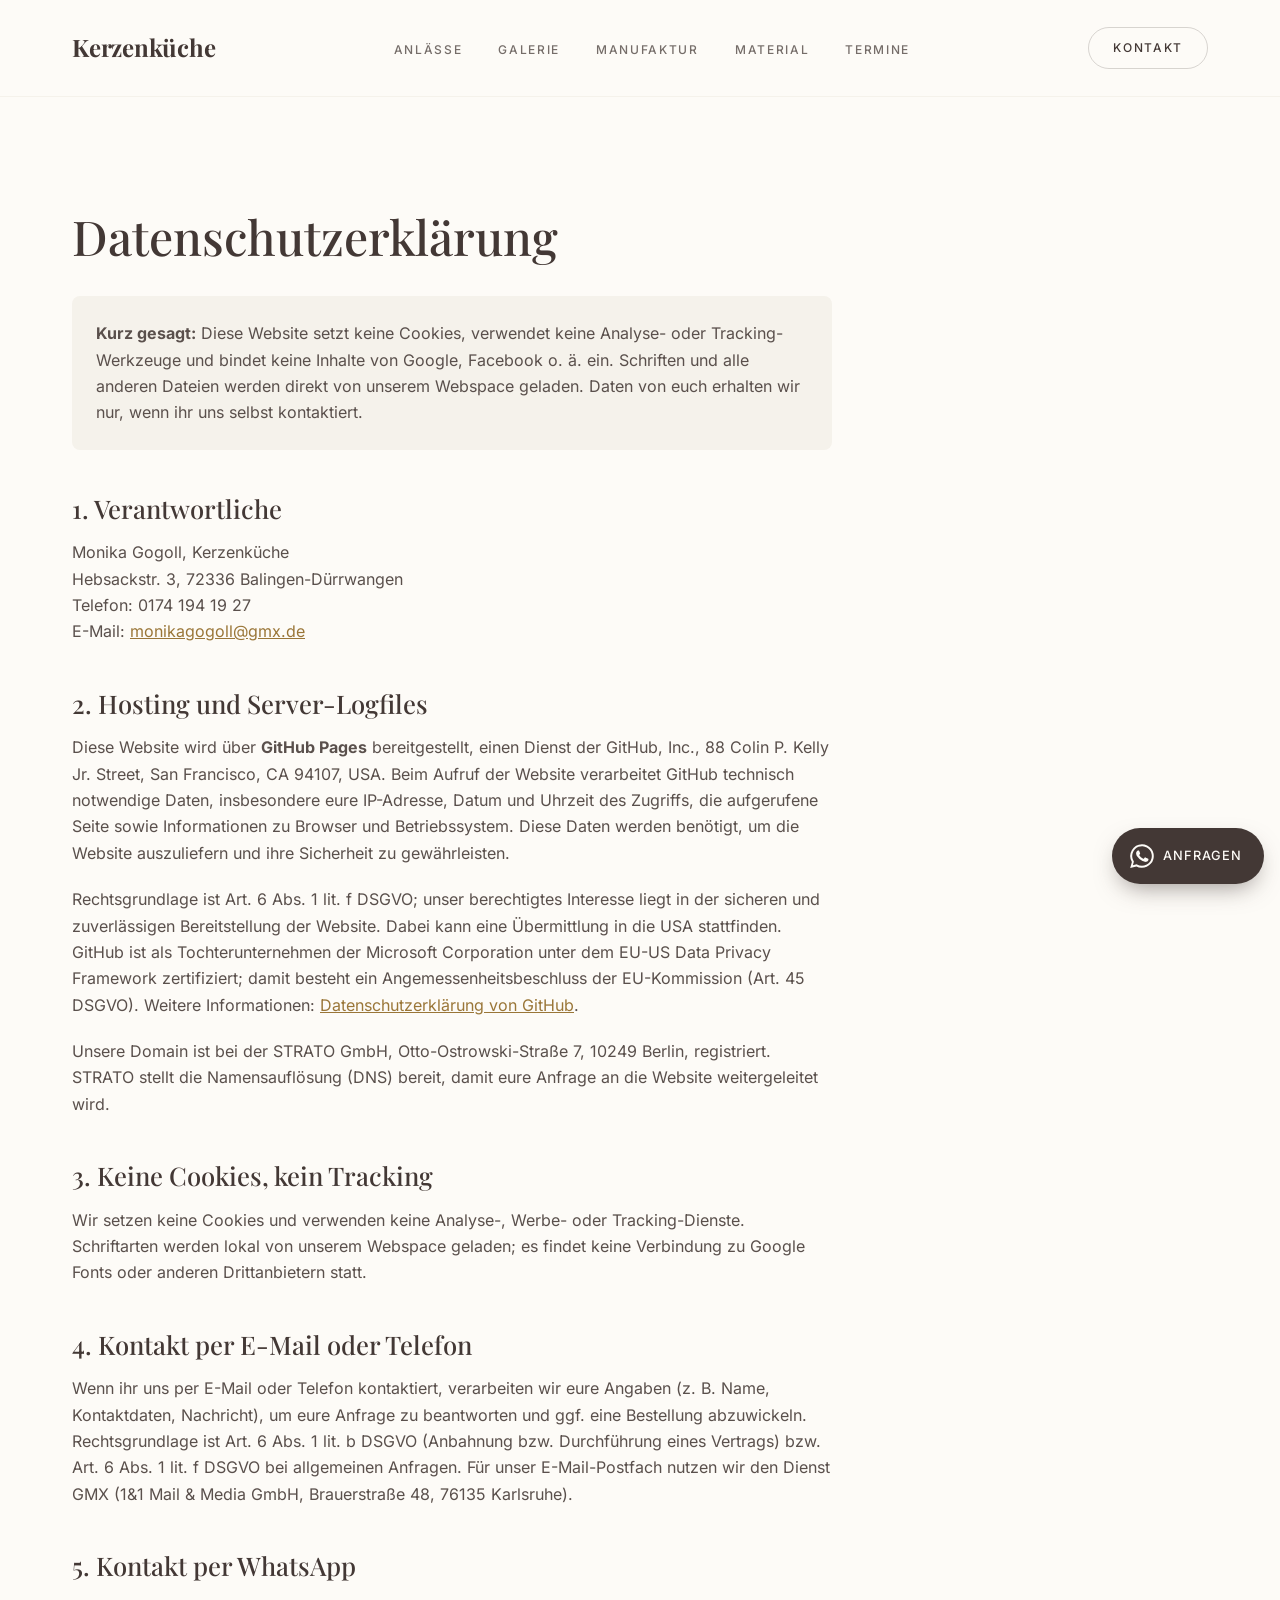
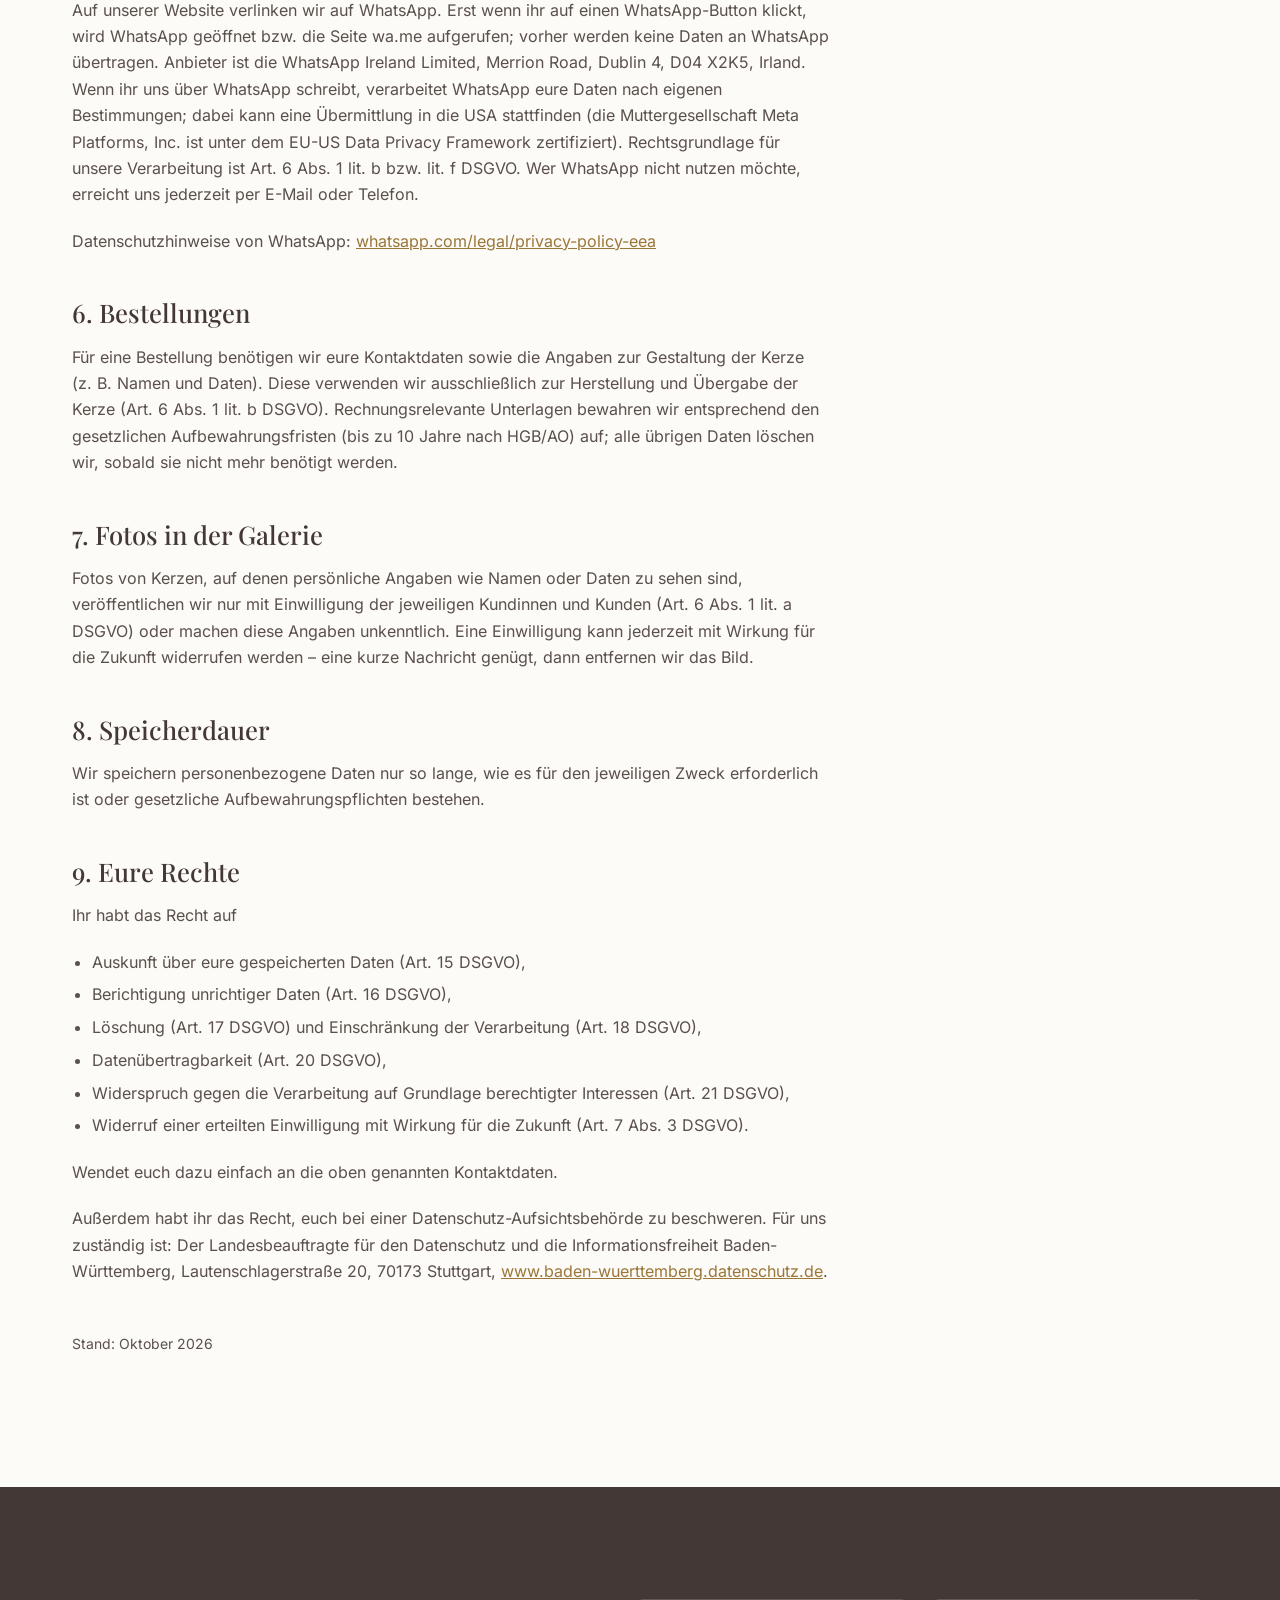
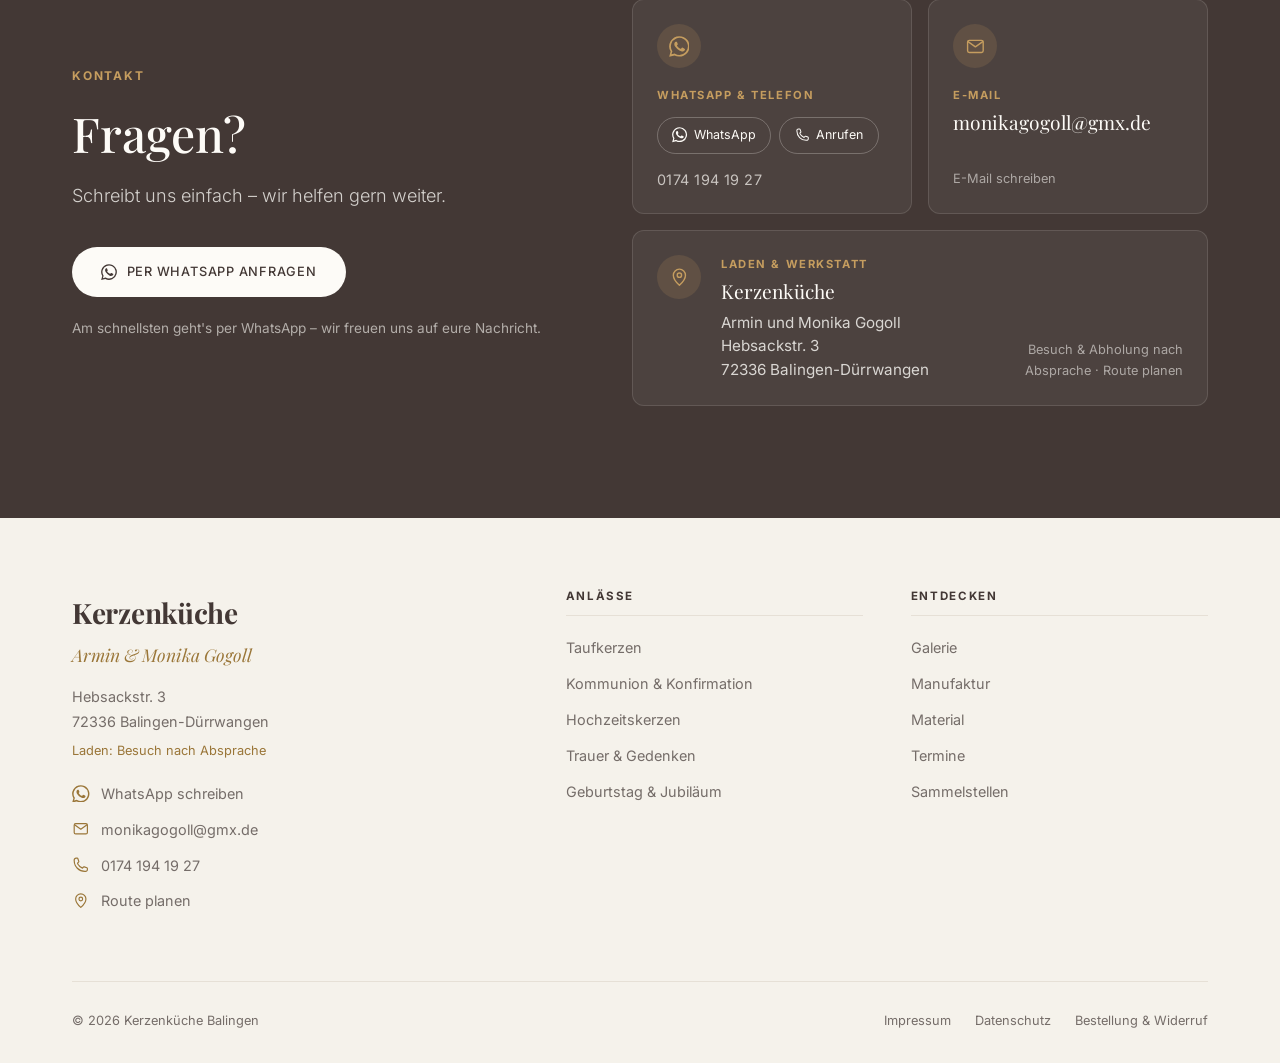
==== commit 13516c69: "Termine: "Hier trefft ihr uns" mit den nächsten Märkten - ALB-GOLD Adventsmarkt 7.–8.11.2026 (Trocht" ====
--- a/datenschutz/index.html
+++ b/datenschutz/index.html
@@ -20,7 +20,7 @@
     <link rel="icon" href="/favicon.svg" type="image/svg+xml">
     <link rel="preload" href="/fonts/playfair-display-latin-wght-normal.woff2" as="font" type="font/woff2" crossorigin>
     <link rel="preload" href="/fonts/inter-latin-wght-normal.woff2" as="font" type="font/woff2" crossorigin>
-    <link rel="stylesheet" href="/css/style.css?v=17">
+    <link rel="stylesheet" href="/css/style.css?v=20">
     <script>document.documentElement.classList.add('js');</script>
 </head>
 <body>
@@ -45,7 +45,7 @@
                     <li><a href="/galerie/">Galerie</a></li>
                     <li><a href="/#manufaktur">Manufaktur</a></li>
                     <li><a href="/#material">Material</a></li>
-                    <li><a href="/#sammelstellen">Sammelstellen</a></li>
+                    <li><a href="/#termine">Termine</a></li>
                 </ul>
 
                 <a href="#kontakt" class="nav-cta">Kontakt</a>
@@ -67,6 +67,7 @@
                     <li><a href="/galerie/">Galerie</a></li>
                     <li><a href="/#manufaktur">Manufaktur</a></li>
                     <li><a href="/#material">Material</a></li>
+                    <li><a href="/#termine">Termine</a></li>
                     <li><a href="/#sammelstellen">Sammelstellen</a></li>
                 </ul>
                 <a href="#kontakt" class="btn btn--primary">Kontakt &amp; Anfrage</a>
@@ -212,6 +213,7 @@
                         <li><a href="/galerie/">Galerie</a></li>
                         <li><a href="/#manufaktur">Manufaktur</a></li>
                         <li><a href="/#material">Material</a></li>
+                        <li><a href="/#termine">Termine</a></li>
                         <li><a href="/#sammelstellen">Sammelstellen</a></li>
                     </ul>
                 </nav>
@@ -227,6 +229,6 @@
         </div>
     </footer>
 
-    <script src="/js/main.js?v=10"></script>
+    <script src="/js/main.js?v=12"></script>
 </body>
 </html>
--- a/css/style.css
+++ b/css/style.css
@@ -290,6 +290,31 @@
     border: 1px solid var(--line); border-radius: 999px; padding: 0.35rem 0.9rem; background: var(--paper);
 }
 
+/* ---------- Termine ---------- */
+
+.termine { list-style: none; margin: 0 auto; padding: 0; display: grid; gap: 1rem; max-width: 980px; }
+@media (min-width: 768px) { .termine { grid-template-columns: 1fr 1fr; gap: 1.25rem; } }
+.termin {
+    display: flex; gap: 1.25rem; align-items: flex-start;
+    background: var(--sand); border-radius: 0.75rem; padding: 1.25rem;
+}
+.termin-datum {
+    flex: none; width: 5rem; padding: 0.7rem 0.4rem; text-align: center;
+    background: var(--primary); color: var(--paper); border-radius: 0.5rem;
+    font-variant-numeric: lining-nums;
+}
+.termin-tag { display: block; font-family: var(--serif); font-size: 1.3rem; line-height: 1.15; }
+.termin-monat { display: block; margin-top: 0.2rem; font-size: 0.7rem; font-weight: 600; letter-spacing: 0.1em; text-transform: uppercase; color: var(--accent); }
+.termine > li { min-width: 0; }
+.termin-info { flex: 1; min-width: 0; overflow-wrap: anywhere; }
+.termin-info h3 { font-size: 1.25rem; margin: 0.1rem 0 0.3rem; }
+.termin-zeit { display: block; font-size: 0.9rem; color: var(--primary); margin-bottom: 0.5rem; }
+.termin-ort { display: inline-flex; gap: 0.45rem; align-items: flex-start; font-size: 0.85rem; color: var(--muted); text-decoration: none; }
+.termin-ort svg { width: 1rem; height: 1rem; flex: none; margin-top: 0.15rem; color: var(--accent-dark); }
+.termin-ort:hover { color: var(--primary); }
+.termin:not([data-ende]) .termin-datum { background: var(--line); color: var(--muted); }
+.termin:not([data-ende]) .termin-tag { font-size: 1rem; }
+
 /* ---------- Ablauf ---------- */
 
 .steps { display: grid; gap: 2rem; counter-reset: step; list-style: none; margin: 0; padding: 0; }
